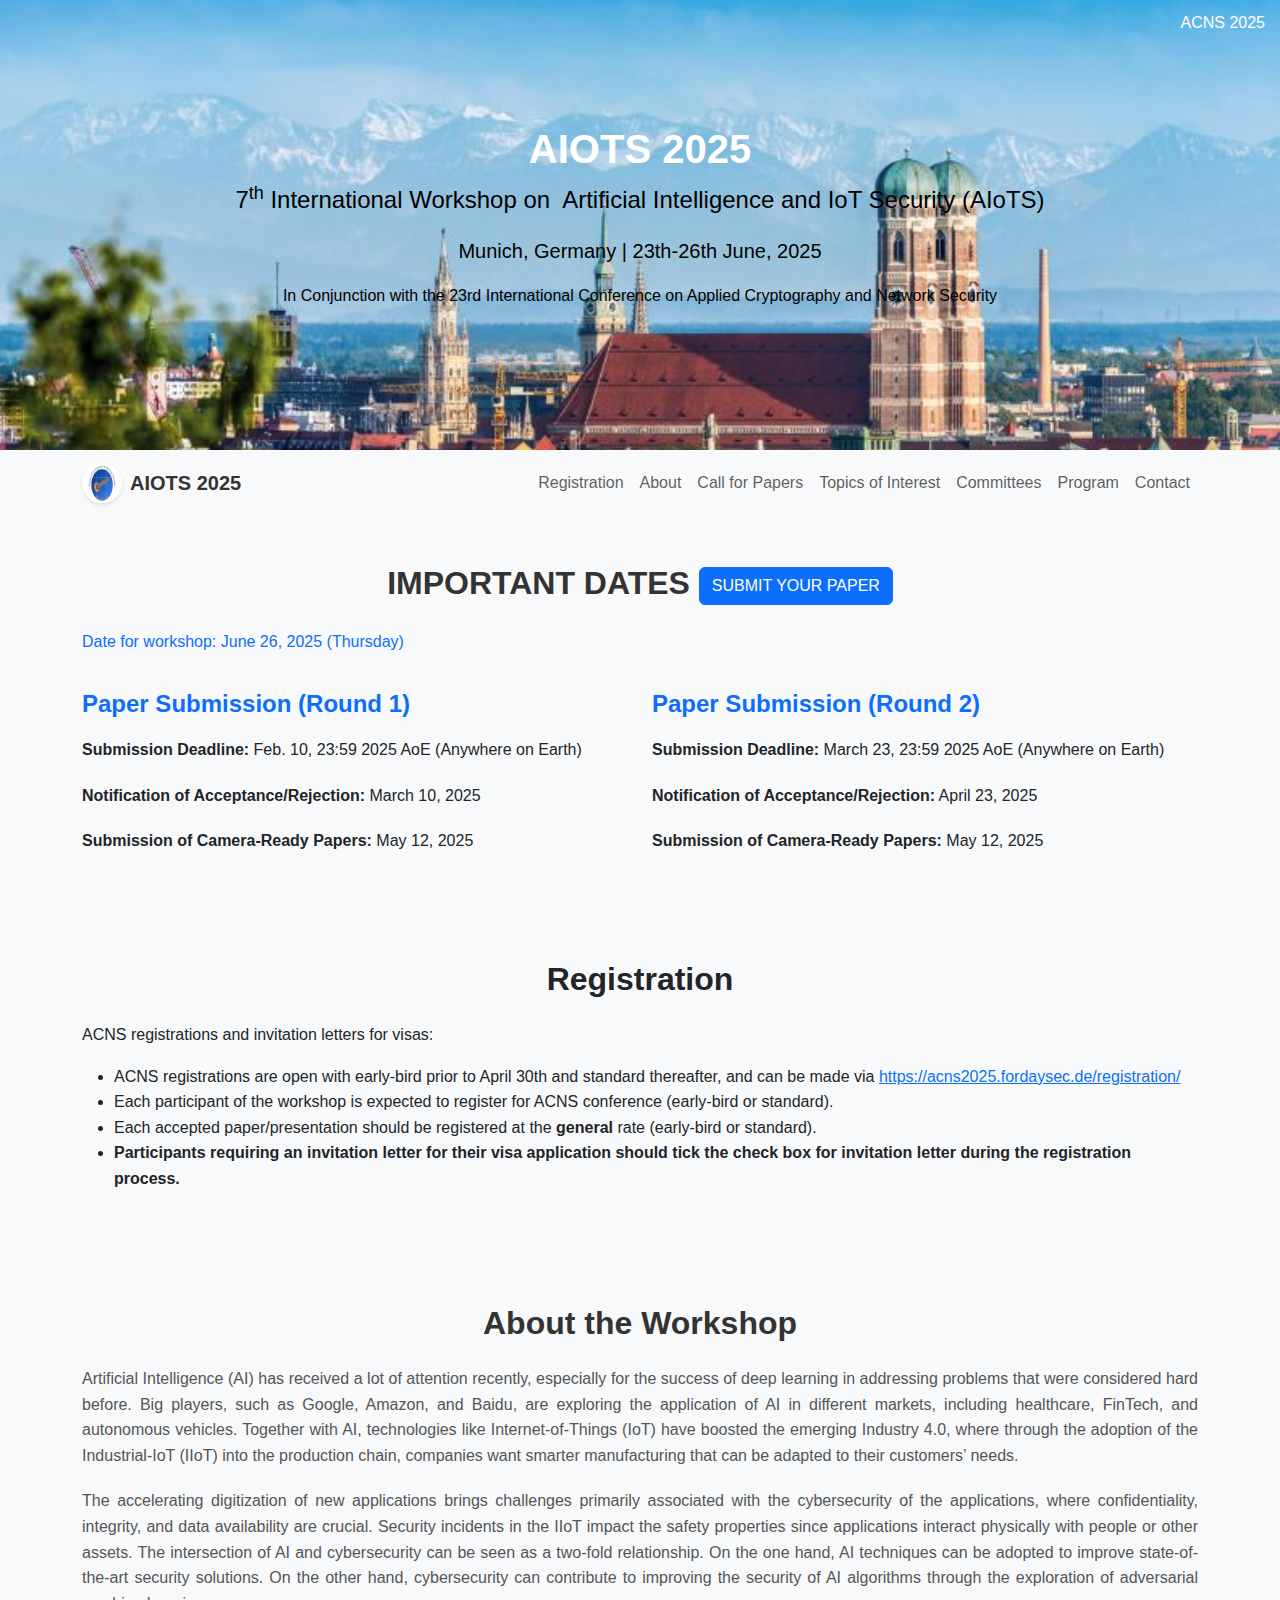
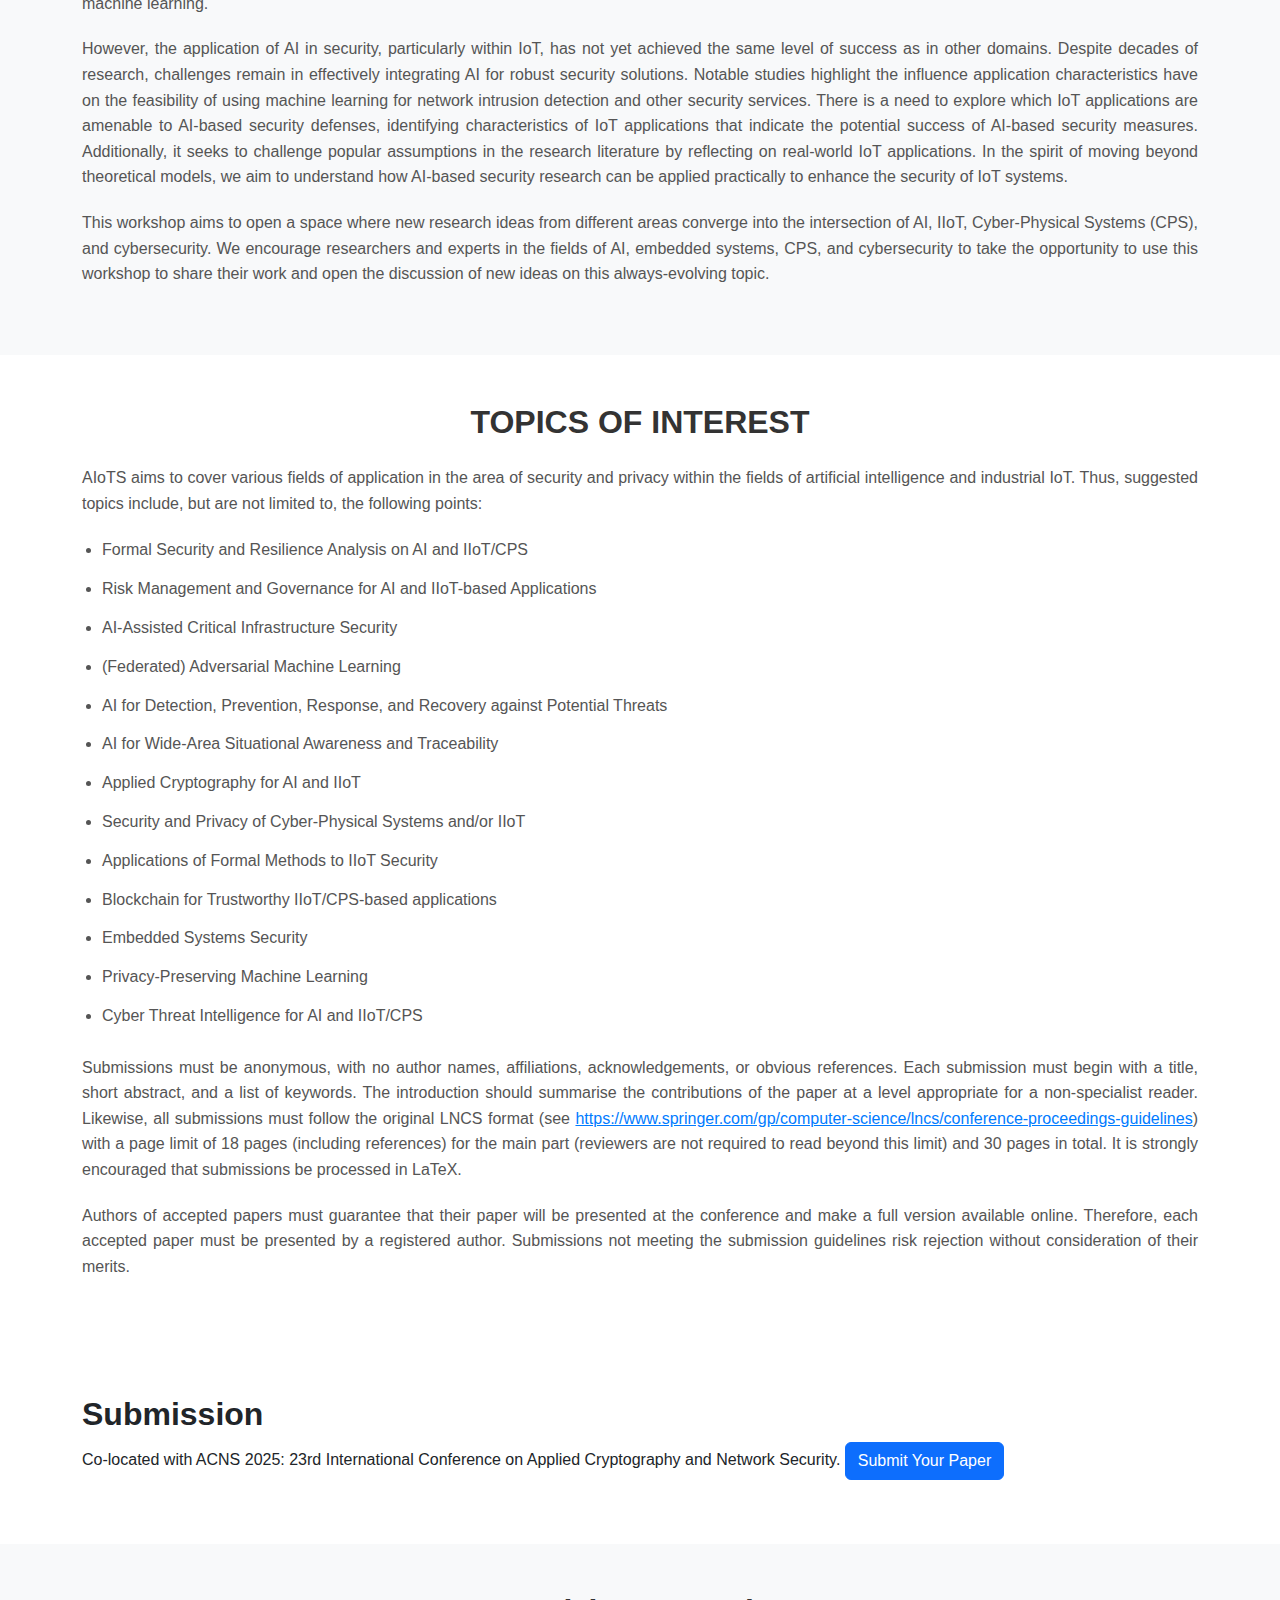
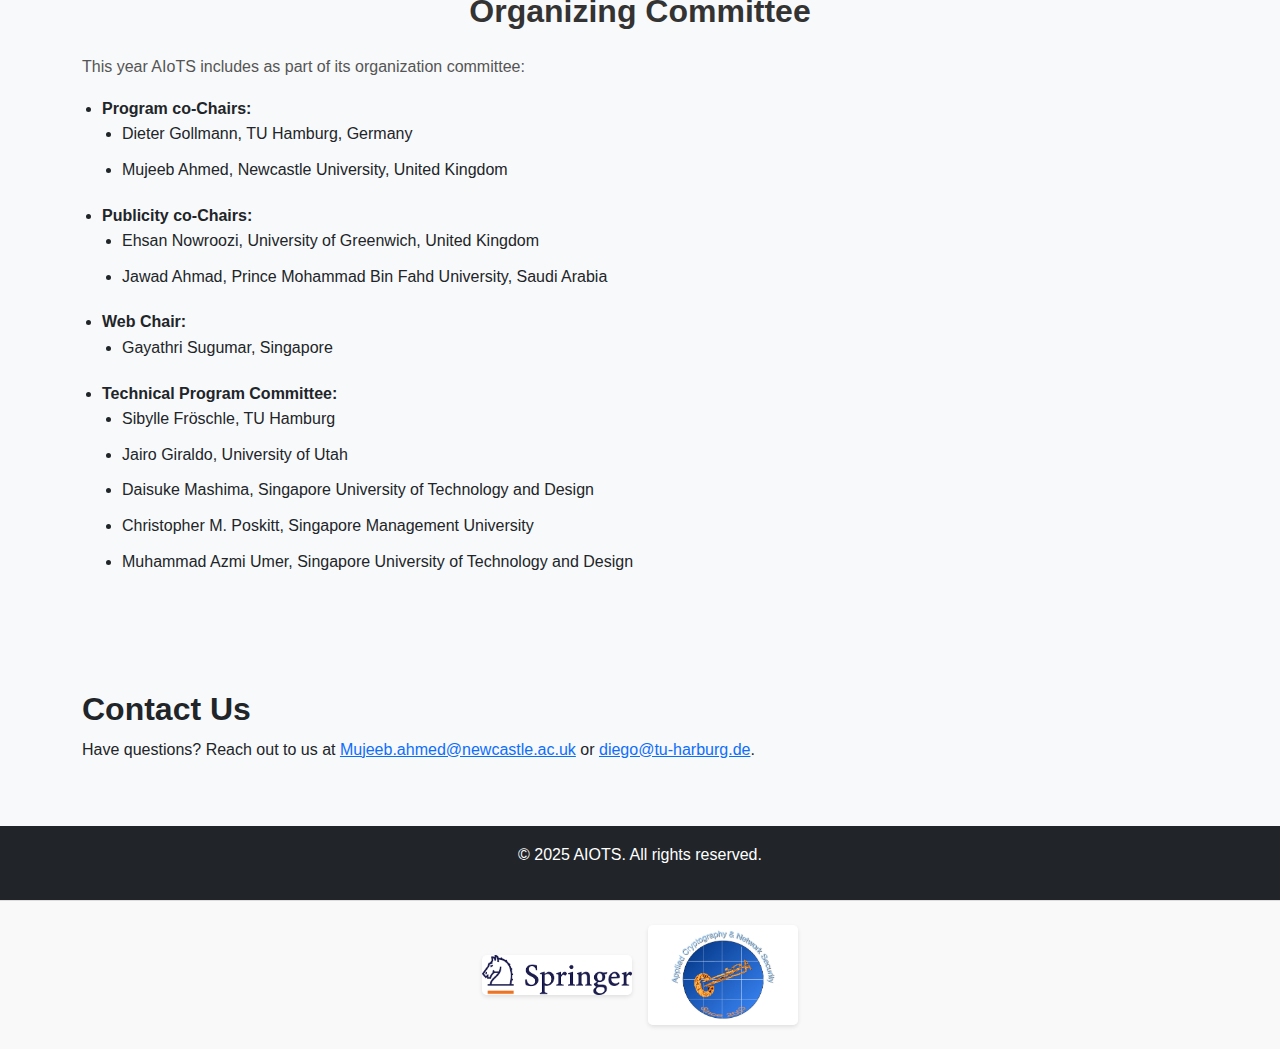
==== index.html @ 39d729f5 "Update index.html" ====
<!DOCTYPE html>
<html lang="en">
<head>
    <meta charset="UTF-8">
    <meta name="viewport" content="width=device-width, initial-scale=1.0">
    <title>AIOTS 2025</title>
    <link href="https://cdn.jsdelivr.net/npm/bootstrap@5.3.0/dist/css/bootstrap.min.css" rel="stylesheet">
    <link rel="stylesheet" href="css/style.css">
</head>
<body>
<!-- Header Section -->

<header class="bg-dark text-white text-center py-5" id="home">
        <div class="container">
            <h1>AIOTS 2025</h1>
            <p class="lead" style="font-size: 1.5em"><font color="black">7</font><sup><font color="black">th</font></sup> <font color="black"> <b> International Workshop on  Artificial Intelligence and IoT Security (AIoTS)</b></font></p>
            <p class="lead"> <font color="black"> Munich, Germany | 23th-26th June, 2025 </font> </p>
            <p class="text-white" style="font-size: 1em; margin-top: 5px;"><font color="black"> In Conjunction with the 23rd International Conference on Applied Cryptography and Network Security </font></p>
        </div>
        <div class="header-right" style="position: absolute; top: 10px; right: 15px; text-align: right;">

        <p class="header-small" style="margin: 0; font-size: 1rem;">
            <a href="https://acns2025.fordaysec.de/" target="_blank" style="color: #fff; text-decoration: none;">
                ACNS 2025
            </a>
        </p>
        
    </div>
</header>

   

    <!-- Navigation -->
   
<nav class="navbar navbar-expand-lg navbar-light bg-light sticky-top">
    <div class="container">
        <!-- Logo and Brand Name -->
        <a class="navbar-brand d-flex align-items-center" href="#home">
            <img src="images/logo.jpg" alt="AIOTS Logo" width="40" height="40" class="me-2">
            <span>AIOTS 2025</span>
        </a>
        <!-- Mobile Menu Toggle -->
        <button class="navbar-toggler" type="button" data-bs-toggle="collapse" data-bs-target="#navbarNav">
            <span class="navbar-toggler-icon"></span>
        </button>
        <!-- Navigation Links -->
        <div class="collapse navbar-collapse" id="navbarNav">
            <ul class="navbar-nav ms-auto">
                <li class="nav-item"><a class="nav-link" href="#about">Registration</a></li>
                <li class="nav-item"><a class="nav-link" href="#about">About</a></li>
                <li class="nav-item"><a class="nav-link" href="#cfp">Call for Papers</a></li
                <li class="nav-item"><a class="nav-link" href="#topics">Topics of Interest</a></li
                <li class="nav-item"><a class="nav-link" href="#committees">Committees</a></li>
                <li class="nav-item"><a class="nav-link" href="#program">Program</a></li>
                <li class="nav-item"><a class="nav-link" href="#contact">Contact</a></li>
            </ul>
        </div>
    </div>
</nav>
    <!-- Important Dates Section -->
<section id="important-dates" class="py-5">
    <div class="container">
        <h2 class="text-center mb-4">Important Dates <a href="https://easychair.org/conferences/?conf=aiots2025" class="btn btn-primary">Submit Your Paper</a> </h2>
      <p class="text-primary">
         Date for workshop: June 26, 2025 (Thursday) </p>
        
        <div class="row justify-content-center">
            <!-- Paper Submission Dates -->
            <div class="col-md-6">
                <h4 class="text-primary">Paper Submission (Round 1)</h4>
                <ul class="list-group list-group-flush">
                    <li class="list-group-item bg-transparent">
                        <strong>Submission Deadline:</strong> Feb. 10, 23:59 2025 AoE (Anywhere on Earth)
                    </li>
                    <li class="list-group-item bg-transparent">
                        <strong>Notification of Acceptance/Rejection:</strong> March 10, 2025
                    </li>
                    <li class="list-group-item bg-transparent">
                        <strong>Submission of Camera-Ready Papers:</strong> May 12, 2025
                    </li>
                </ul>
            </div>
            
            <!-- Conference Dates -->
            <div class="col-md-6">
                <h4 class="text-primary">Paper Submission (Round 2)</h4>
                <ul class="list-group list-group-flush">
                    <li class="list-group-item bg-transparent">
                        <strong>Submission Deadline:</strong> March 23, 23:59 2025 AoE (Anywhere on Earth)
                    </li>
                    <li class="list-group-item bg-transparent">
                        <strong>Notification of Acceptance/Rejection:</strong> April 23, 2025
                    </li>
                    <li class="list-group-item bg-transparent">
                        <strong>Submission of Camera-Ready Papers:</strong> May 12, 2025
                    </li>
                </ul>
            </div>
        </div>
    </div>
</section>

 <!-- Registration -->
<section id="registration" class="py-5 bg-light">
    <div class="container">
        <h2 class="text-center mb-4">Registration</h2>
        <p class="text-justify">
            ACNS registrations and invitation letters for visas:
        </p>
        <ul>
            <li> ACNS registrations are open with early-bird prior to April 30th and standard thereafter, and can be made via
<a href="https://acns2025.fordaysec.de/registration/">https://acns2025.fordaysec.de/registration/</a> </li>
            <li>Each participant of the workshop is expected to register for ACNS conference (early-bird or standard).</li>
            <li>Each accepted paper/presentation should be registered at the <strong>general</strong> rate (early-bird or standard).</li>
            <li><strong>Participants requiring an invitation letter for their visa application should tick the check box for invitation letter during the registration process.</strong></li>
        </ul>
    </div>
</section>
    

    <!-- About the Conference Section -->
<section id="about" class="py-5 bg-light">
    <div class="container">
        <h2 class="text-center mb-4">About the Workshop</h2>
        <p class="text-justify">
            Artificial Intelligence (AI) has received a lot of attention recently, especially for the success of deep learning in addressing problems that were considered hard before. Big players, such as Google, Amazon, and Baidu, are exploring the application of AI in different markets, including healthcare, FinTech, and autonomous vehicles. Together with AI, technologies like Internet-of-Things (IoT) have boosted the emerging Industry 4.0, where through the adoption of the Industrial-IoT (IIoT) into the production chain, companies want smarter manufacturing that can be adapted to their customers’ needs.
        </p>
        <p class="text-justify">
            The accelerating digitization of new applications brings challenges primarily associated with the cybersecurity of the applications, where confidentiality, integrity, and data availability are crucial. Security incidents in the IIoT impact the safety properties since applications interact physically with people or other assets. The intersection of AI and cybersecurity can be seen as a two-fold relationship. On the one hand, AI techniques can be adopted to improve state-of-the-art security solutions. On the other hand, cybersecurity can contribute to improving the security of AI algorithms through the exploration of adversarial machine learning.
        </p>
        <p class="text-justify">
            However, the application of AI in security, particularly within IoT, has not yet achieved the same level of success as in other domains. Despite decades of research, challenges remain in effectively integrating AI for robust security solutions. Notable studies highlight the influence application characteristics have on the feasibility of using machine learning for network intrusion detection and other security services. There is a need to explore which IoT applications are amenable to AI-based security defenses, identifying characteristics of IoT applications that indicate the potential success of AI-based security measures. Additionally, it seeks to challenge popular assumptions in the research literature by reflecting on real-world IoT applications. In the spirit of moving beyond theoretical models, we aim to understand how AI-based security research can be applied practically to enhance the security of IoT systems.
        </p>
        <p class="text-justify">
            This workshop aims to open a space where new research ideas from different areas converge into the intersection of AI, IIoT, Cyber-Physical Systems (CPS), and cybersecurity. We encourage researchers and experts in the fields of AI, embedded systems, CPS, and cybersecurity to take the opportunity to use this workshop to share their work and open the discussion of new ideas on this always-evolving topic.
        </p>
    </div>
</section>


<!-- Topics of Interest Section -->
<section id="topics" class="py-5">
    <div class="container">
        <h2 class="text-center mb-4">Topics of Interest</h2>
        <p>
            AIoTS aims to cover various fields of application in the area of security and privacy within the fields of artificial intelligence and industrial IoT. Thus, suggested topics include, but are not limited to, the following points:
        </p>
        <ul>
            <li>Formal Security and Resilience Analysis on AI and IIoT/CPS</li>
            <li>Risk Management and Governance for AI and IIoT-based Applications</li>
            <li>AI-Assisted Critical Infrastructure Security</li>
            <li>(Federated) Adversarial Machine Learning</li>
            <li>AI for Detection, Prevention, Response, and Recovery against Potential Threats</li>
            <li>AI for Wide-Area Situational Awareness and Traceability</li>
            <li>Applied Cryptography for AI and IIoT</li>
            <li>Security and Privacy of Cyber-Physical Systems and/or IIoT</li>
            <li>Applications of Formal Methods to IIoT Security</li>
            <li>Blockchain for Trustworthy IIoT/CPS-based applications</li>
            <li>Embedded Systems Security</li>
            <li>Privacy-Preserving Machine Learning</li>
            <li>Cyber Threat Intelligence for AI and IIoT/CPS</li>
        </ul>
        <p class="submission-guidelines mt-4">
            Submissions must be anonymous, with no author names, affiliations, acknowledgements, or obvious references. 
            Each submission must begin with a title, short abstract, and a list of keywords. 
            The introduction should summarise the contributions of the paper at a level appropriate for a non-specialist reader. 
            Likewise, all submissions must follow the original
            LNCS format (see <a href="https://www.springer.com/gp/computer-science/lncs/conference-proceedings-guidelines">https://www.springer.com/gp/computer-science/lncs/conference-proceedings-guidelines</a>) with a page limit of 18 pages (including references) for the main part (reviewers are not required to read beyond this limit) and 30 pages in total. It is strongly encouraged that submissions be processed in LaTeX.
        </p>
        <p class="submission-guidelines">
            Authors of accepted papers must guarantee that their paper will be presented at the conference and make a full version available online. Therefore, each accepted paper must be presented by a registered author. Submissions not meeting the submission guidelines risk rejection without consideration of their merits.
        </p>
    </div>
</section>


    <!-- Call for Papers Section -->
    <section id="cfp" class="py-5">
        <div class="container">
            <h2>Submission</h2>
            <p>Co-located with ACNS 2025: 23rd International Conference on Applied Cryptography and Network Security.
            <a href="https://easychair.org/conferences/?conf=aiots2025" class="btn btn-primary">Submit Your Paper</a>
        </div>
    </section>

    
    <!-- Organizing Committee Section -->
<section id="committee" class="py-5 bg-light">
    <div class="container">
        <h2 class="text-center mb-4">Organizing Committee</h2>
        <p>
            This year AIoTS includes as part of its organization committee:
        </p>
        <ul>
            <li>
                <strong>Program co-Chairs:</strong>
                <ul>
                    <li>Dieter Gollmann, TU Hamburg, Germany</li>
                    <li>Mujeeb Ahmed, Newcastle University, United Kingdom </li>
                </ul>
            </li>
            <li>
                <strong>Publicity co-Chairs:</strong>
                <ul>
                    <li>Ehsan Nowroozi, University of Greenwich, United Kingdom </li>
                    
                    <li>Jawad Ahmad, Prince Mohammad Bin Fahd University, Saudi Arabia </li>
                </ul>
            </li>
            <li>
                <strong>Web Chair:</strong>
                <ul>
                    <li>Gayathri Sugumar, Singapore</li>
                </ul>
            </li>
            <li>
                <strong>Technical Program Committee:</strong>
                <ul>
                <! --     Magnus Almgren, Chalmers University of Technology -->
                        <! --    Sandro Etalle, TU Eindhoven   -->
        <li>    Sibylle Fröschle, TU Hamburg  </li>
            <! --    Luis Garcia, UofUtah   -->
           <! --     Amrita Ghosal, University of Limerick   -->
      <li>     Jairo Giraldo, University of Utah  </li>
          <! --     Shiyan Hu, University of Southampton    -->
         <! --     Subhash Lakshminarayana, University of Warwick  -->
           <! --     Eleonora Losiouk, University of Padua   -->
           <! --     Rajib Ranjan Maiti, BITS-Pilani, Hyderabad   -->
      <li>      Daisuke Mashima, Singapore University of Technology and Design  </li>
          <! --       Federica Pascucci, Università degli Studi Roma Tre   -->
     <li>         Christopher M. Poskitt, Singapore Management University   </li>
            <! --     Neetesh Saxena, Cardiff University, UK    -->
      <li>      Muhammad Azmi Umer, Singapore University of Technology and Design  </li>

            </ul>
        </li>
    </ul>

      
    </div>
</section>
    

    <!-- Contact Section -->
    <section id="contact" class="py-5 bg-light">
        <div class="container">
            <h2>Contact Us</h2>
            <p>Have questions? Reach out to us at <a href="mailto:Mujeeb.ahmed@newcastle.ac.uk">Mujeeb.ahmed@newcastle.ac.uk</a> or <a href="mailto:diego@tu-harburg.de">diego@tu-harburg.de</a>.</p>
        </div>
    </section>

    <!-- Footer -->
    <footer class="bg-dark text-white text-center py-3">
        <p>&copy; 2025 AIOTS. All rights reserved.</p>
    </footer>

    <script src="https://cdn.jsdelivr.net/npm/bootstrap@5.3.0/dist/js/bootstrap.bundle.min.js"></script>
</body>
</html>
<!-- Footer Images Section -->
<section id="footer-images" class="py-4">
    <div class="container d-flex justify-content-center align-items-center">
        <!-- First Image -->
        <a href="https://link.springer.com/conference/acns" target="_blank" class="me-3">
            <img src="images/footer1.png" alt="Image 1" class="img-fluid" style="width: 150px; height: auto;">
        </a>
        <!-- Second Image -->
        <a href="https://example.com" target="_blank">  
          <img src="images/ACNS_logo.png" alt="Image 2" class="img-fluid" style="width: 150px; height: auto;"> 
        </a>
    </div>
</section>
---- css/style.css ----
body {
    font-family: Arial, sans-serif;
    line-height: 1.6;
}
.banner-header {
    background: url('../images/munich_1.jpg') no-repeat center center/cover;
    
    height: 60vh; /* Adjust the height of the banner */
    display: flex;
    align-items: center;
    justify-content: center;
    text-align: center;
    position: relative;
    color: white;
}

.banner-header::before {
    content: '';
    position: absolute;
    top: 0;
    left: 0;
    width: 100%;
    height: 100%;
    background: rgba(0, 0, 0, 0.5); /* Adds a dark overlay for better text visibility */
    z-index: 1;
}

.banner-header .container {
    position: relative;
    z-index: 2;
}
/* Copyright Text Styling */
.banner-header::after {
    content: "© jotily/stock.adobe.com"; /* Copyright text */
    position: absolute;
    bottom: 10px; /* Position near the bottom */
    right: 15px; /* Slightly away from the right edge */
    font-size: 0.75rem; /* Small font size */
    color: #fff; /* White color for visibility */
    background-color: rgba(0, 0, 0, 0.5); /* Semi-transparent background */
    padding: 2px 8px; /* Padding for better visibility */
    border-radius: 5px; /* Rounded edges for aesthetics */
    font-family: Arial, sans-serif; /* Ensure a readable font */
}


header {
    background: url('../images/banner.jpg') no-repeat center center/cover;
    color: white;
    height: 50vh;
    display: flex;
    align-items: center;
    justify-content: center;
    flex-direction: column;
}

h1, h2 {
    font-weight: bold;
}

section {
    padding: 50px 0;
}
.navbar-brand img {
    border-radius: 50%; /* Makes the logo circular */
    box-shadow: 0 2px 4px rgba(0, 0, 0, 0.1); /* Adds a subtle shadow */
}

.navbar-brand span {
    font-weight: bold;
    font-size: 1.25rem; /* Adjust font size */
    color: #333; /* Customize text color */
}
#program-details .list-group-item {
    font-size: 1rem;
    line-height: 1.8;
    padding: 15px 20px;
    border: none;
    border-bottom: 1px solid #ddd;
}

#program-details .list-group-item:last-child {
    border-bottom: none;
}

#program-details h3 {
    font-weight: bold;
    text-transform: uppercase;
    color: #333;
}

#committees .img-fluid {
    border-radius: 50%; /* Makes the images circular */
    box-shadow: 0 2px 4px rgba(0, 0, 0, 0.1); /* Adds a subtle shadow */
}

#committees h4 {
    font-weight: bold;
    color: #333;
}

#committees p.text-muted {
    font-size: 1rem;
    color: #777;
}

#committees .row {
    display: flex;
    justify-content: center;
    align-items: center;
}

#committees .col-md-4 {
    margin-bottom: 30px;
}

#footer-images {
    background-color: #f9f9f9; /* Light background for contrast */
    text-align: center;
    padding: 20px 0;
    border-top: 1px solid #ddd; /* Optional border for separation */
}

#footer-images a {
    transition: transform 0.3s ease;
}

#footer-images a:hover {
    transform: scale(1.05); /* Slight zoom effect on hover */
}

#footer-images img {
    max-width: 100%;
    height: auto;
    box-shadow: 0 2px 4px rgba(0, 0, 0, 0.1); /* Subtle shadow for depth */
    border-radius: 5px; /* Optional rounded corners */
}
#about {
    background-color: #f9f9f9; /* Light background for contrast */
    padding: 50px 0;
}

#about h2 {
    font-weight: bold;
    color: #333;
}

#about p {
    font-size: 1rem;
    line-height: 1.6; /* Improve readability */
    color: #555;
    text-align: justify; /* Align text for better flow */
    margin-bottom: 20px;
}
/* Topics Section Styles */
#topics {
    background-color: #ffffff; /* White background */
    padding: 50px 20px; /* Space around the section */
}

#topics h2 {
    font-size: 2rem;
    font-weight: bold;
    color: #333; /* Dark text for contrast */
    text-align: center;
    text-transform: uppercase; /* Optional: Uppercase heading */
    margin-bottom: 20px;
}

#topics p {
    font-size: 1rem;
    line-height: 1.6;
    color: #555; /* Neutral gray for text */
    text-align: justify; /* Justifies paragraph text */
    margin-bottom: 20px;
}

#topics ul {
    list-style-type: disc; /* Standard bullet points */
    padding-left: 20px; /* Indentation for list items */
    font-size: 1rem; /* Standard font size */
    line-height: 1.8; /* Improves readability of list items */
    color: #555;
}

#topics ul li {
    margin-bottom: 10px; /* Adds spacing between list items */
}

/* Guidelines Text Styling */
.submission-guidelines {
    font-size: 0.95rem; /* Slightly smaller than the main text */
    line-height: 1.6; /* Space between lines for readability */
    color: #555; /* Neutral gray color for text */
    text-align: justify; /* Justified text alignment */
    margin-top: 20px; /* Adds spacing between paragraphs */
}

.submission-guidelines a {
    color: #007bff; /* Link color (blue) */
    text-decoration: underline; /* Underlined links */
}

.submission-guidelines a:hover {
    color: #0056b3; /* Darker blue on hover */
    text-decoration: none; /* Removes underline on hover */
}
/* Organizing Committee Section */
#committee {
    background-color: #f9f9f9;
    padding: 50px 20px;
}

#committee h2 {
    font-size: 2rem;
    font-weight: bold;
    color: #333;
    text-align: center;
    margin-bottom: 20px;
}

#committee p {
    font-size: 1rem;
    line-height: 1.6;
    color: #555;
    text-align: justify;
}

#committee ul {
    list-style-type: disc;
    padding-left: 20px;
    margin-bottom: 20px;
}

#committee ul li {
    margin-bottom: 10px;
}

#committee h3 {
    font-size: 1.5rem;
    font-weight: bold;
    color: #444;
    margin-top: 30px;
}

#important-dates {
    background-color: #f8f9fa; /* Light background */
    color: #212529; /* Dark text for contrast */
    padding: 40px 0; /* Spacing for the section */
}

#important-dates h2 {
    font-size: 2rem;
    color: #333;
    text-transform: uppercase;
    font-weight: 700;
    margin-bottom: 20px;
}

#important-dates h4 {
    font-size: 1.5rem;
    margin-top: 20px;
    color: #0056b3; /* Primary color for subsection titles */
    font-weight: 600;
}

#important-dates .list-group-item {
    border: none; /* Remove list item borders */
    font-size: 1rem;
    padding: 10px 0; /* Add spacing between items */
}

#important-dates .list-group-item span {
    font-size: 0.9rem; /* Slightly smaller text for time details */
    color: #555; /* Muted color for additional details */
    display: block; /* Place time on a new line */
    margin-top: 5px; /* Spacing from the main date */
}
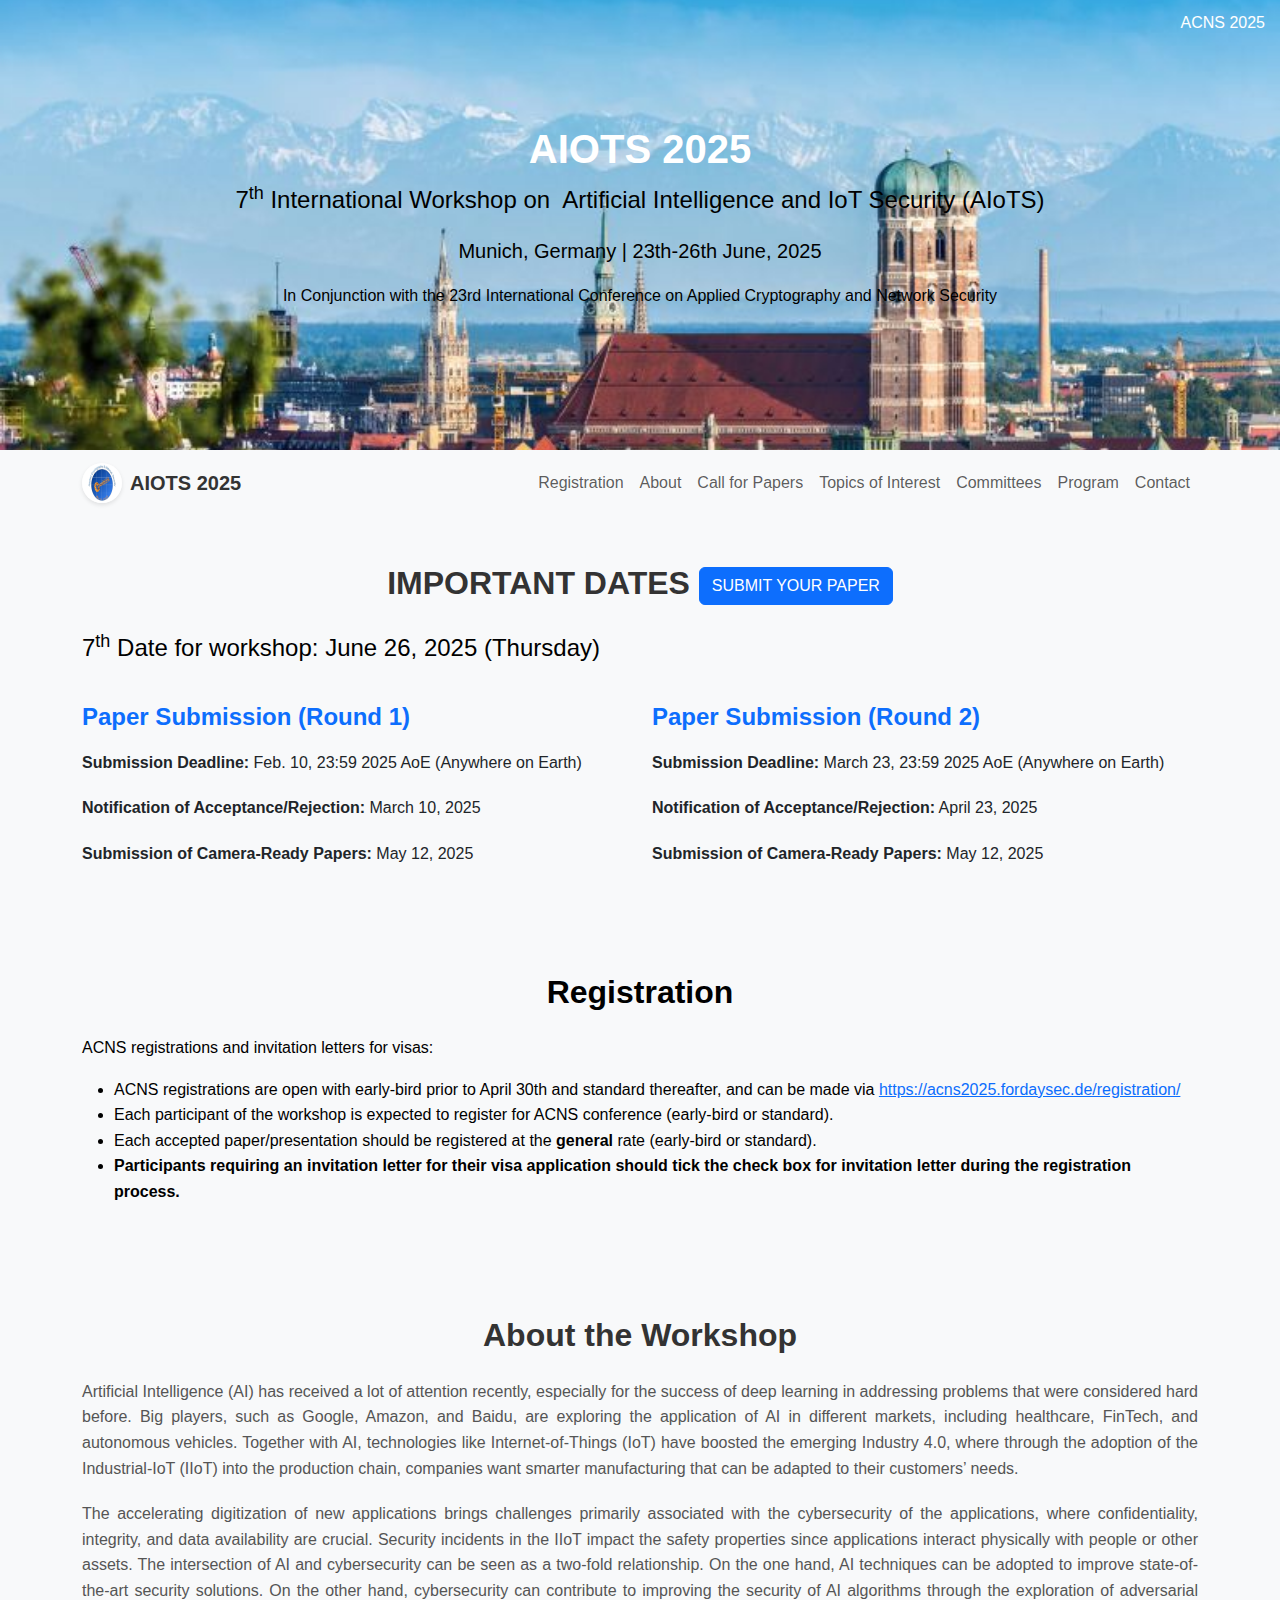
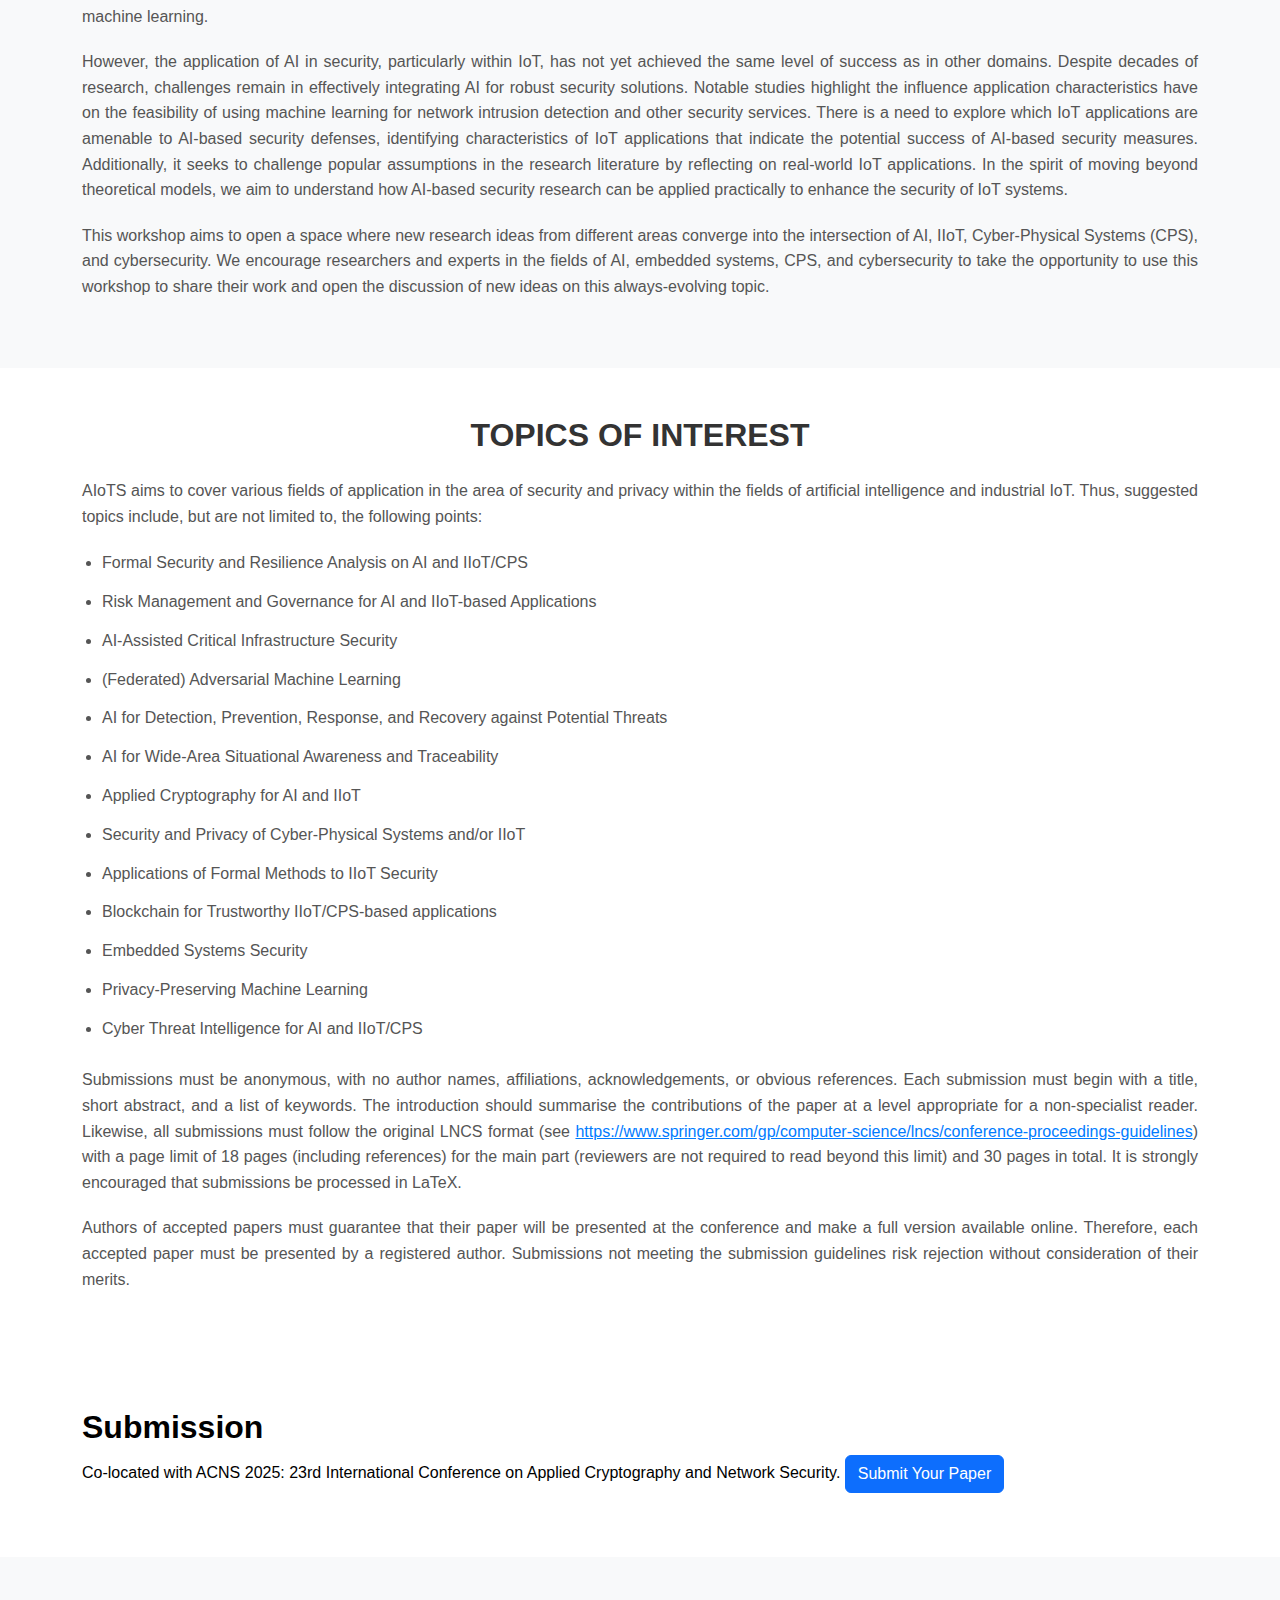
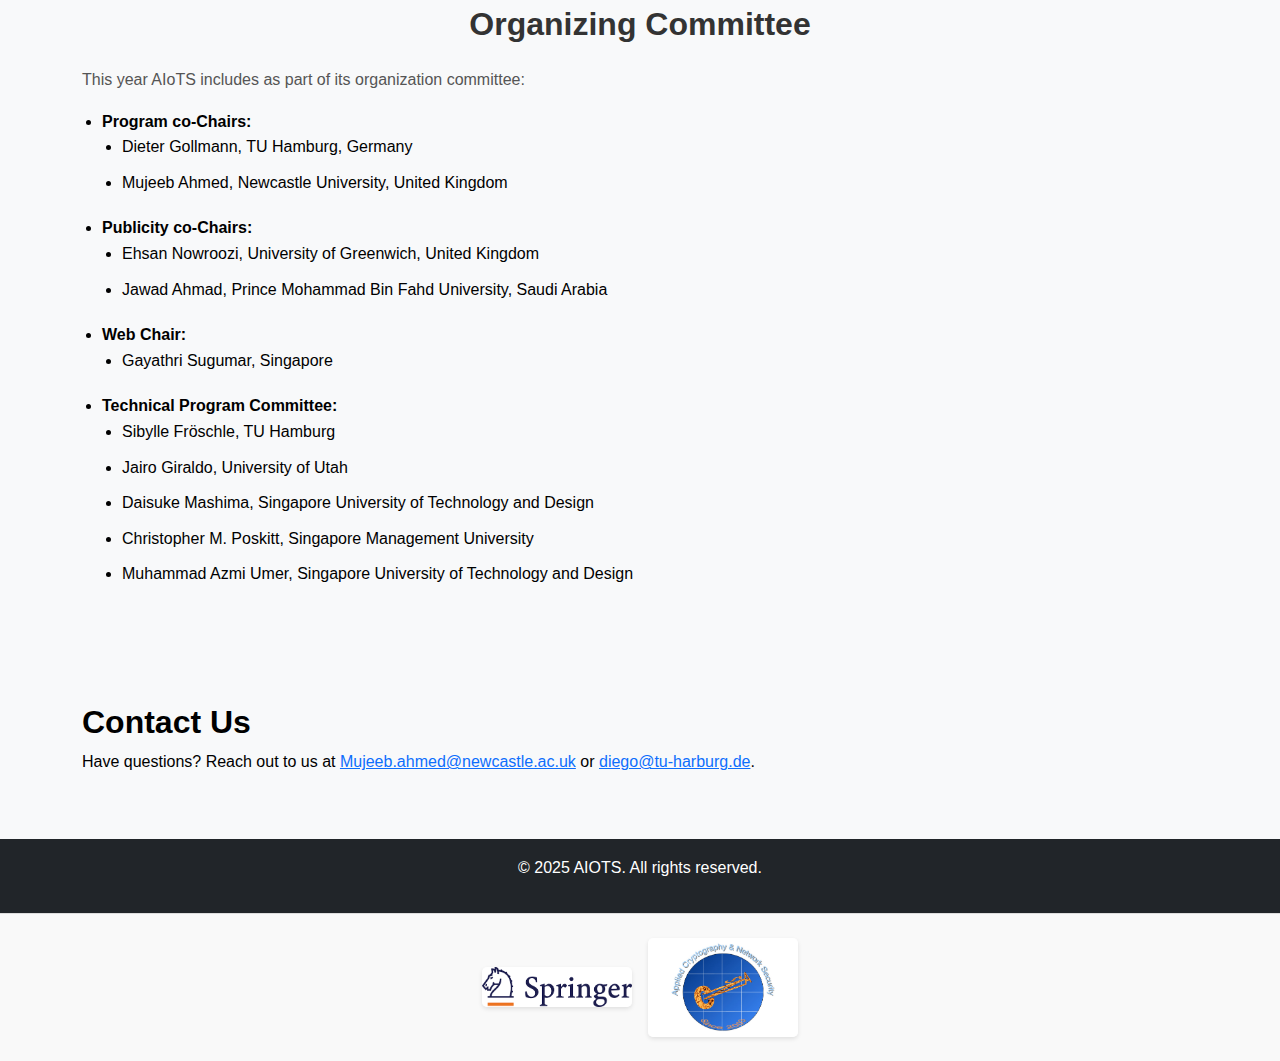
==== commit c7d1876f: "Update index.html" ====
--- a/index.html
+++ b/index.html
@@ -62,8 +62,8 @@
 <section id="important-dates" class="py-5">
     <div class="container">
         <h2 class="text-center mb-4">Important Dates <a href="https://easychair.org/conferences/?conf=aiots2025" class="btn btn-primary">Submit Your Paper</a> </h2>
-      <p class="text-primary">
-         Date for workshop: June 26, 2025 (Thursday) </p>
+      <p class="lead" style="font-size: 1.5em"><font color="black">7</font><sup><font color="black">th</font></sup> <font color="black"> <b>
+         Date for workshop: June 26, 2025 (Thursday) </b><font> </p>
         
         <div class="row justify-content-center">
             <!-- Paper Submission Dates -->
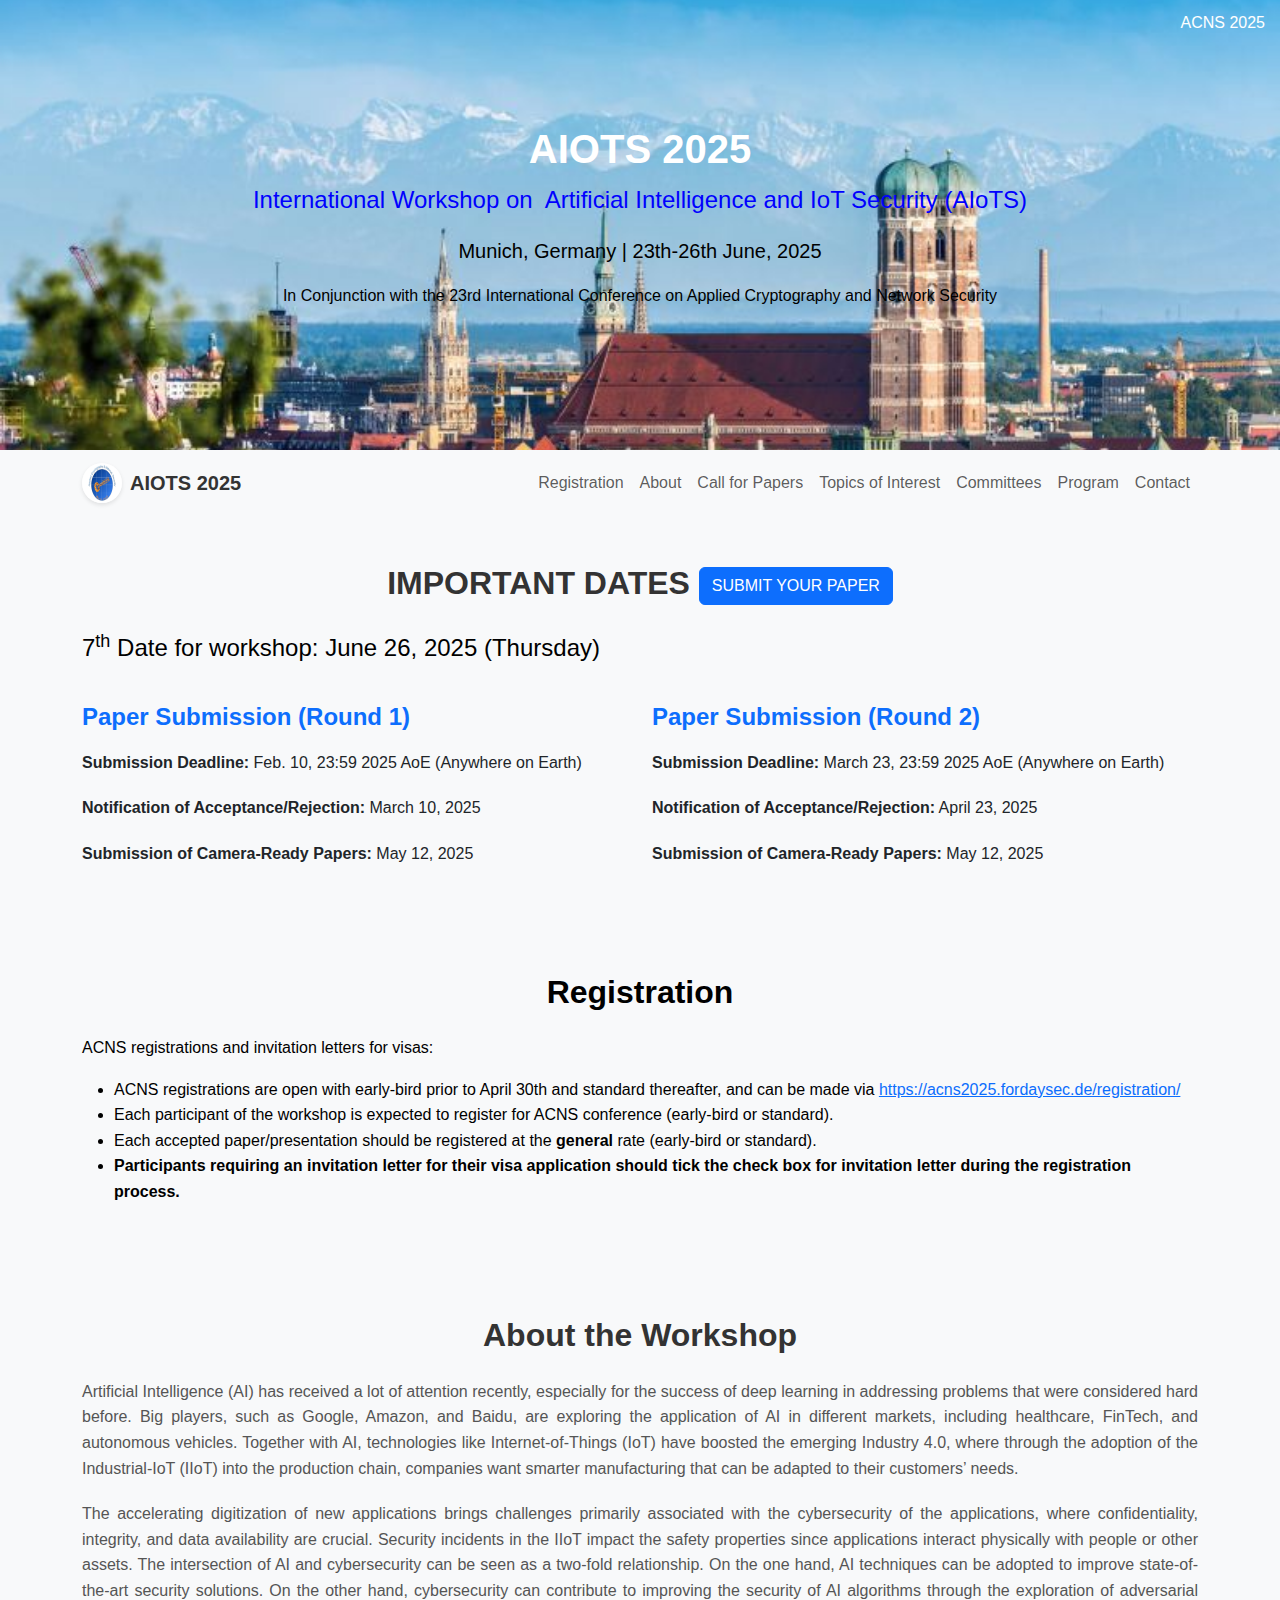
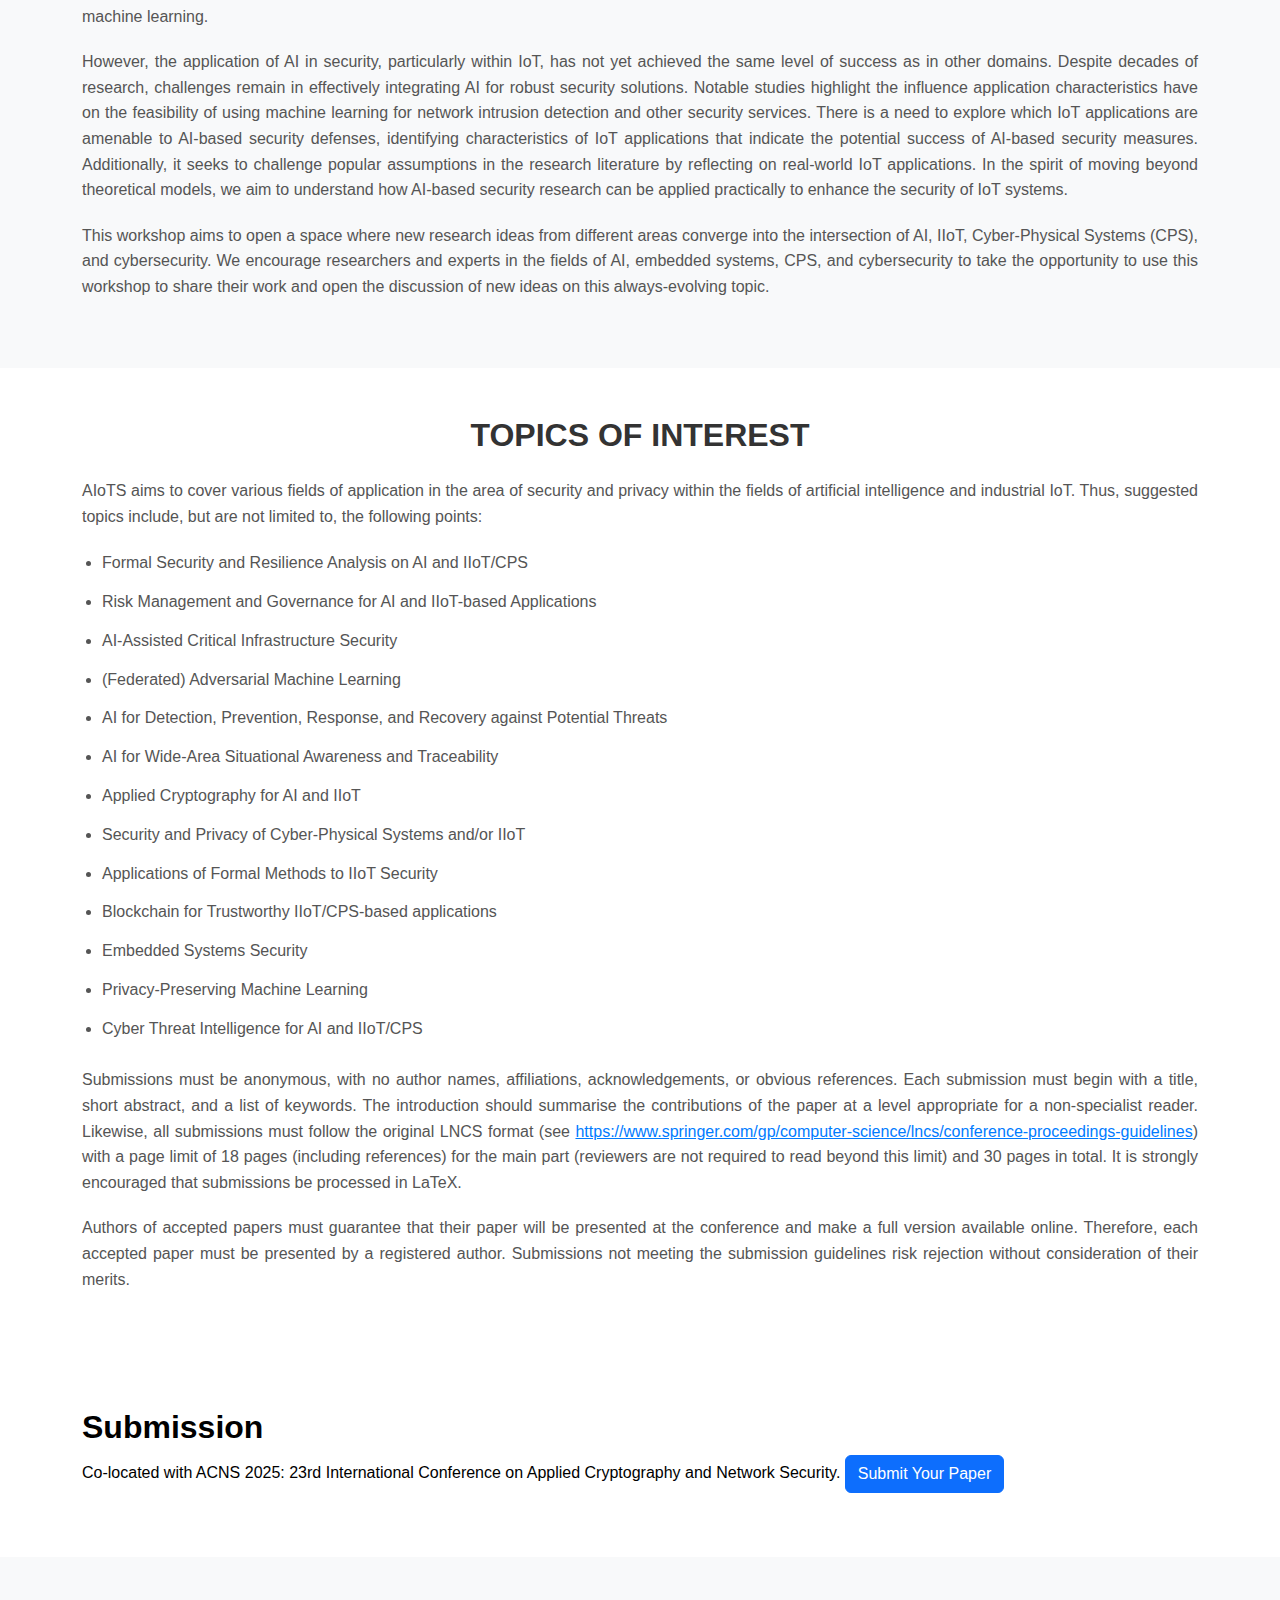
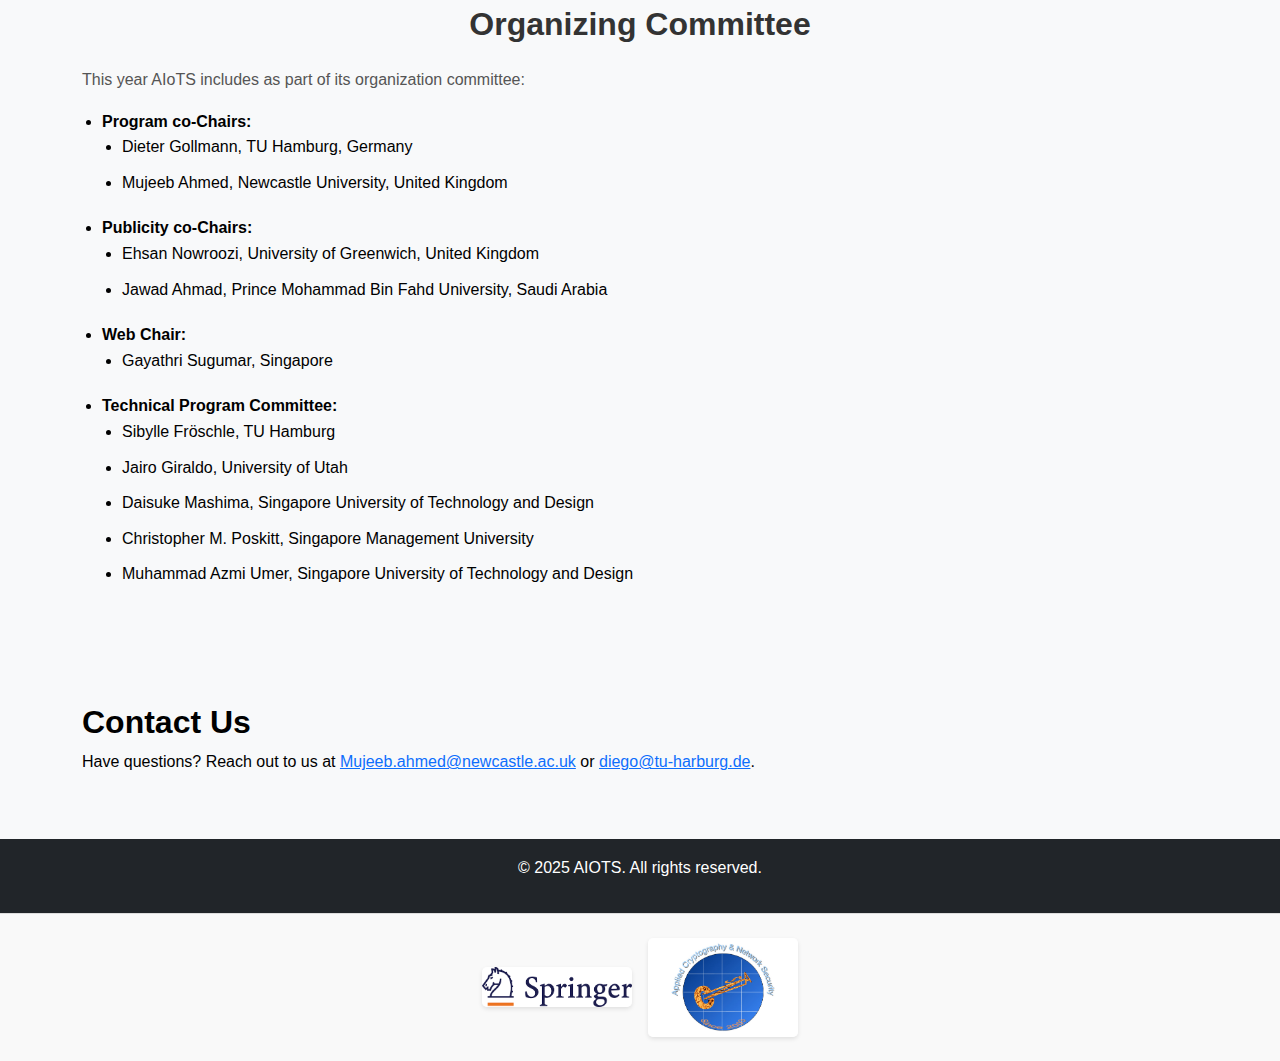
==== commit d3d898fb: "Update index.html" ====
--- a/index.html
+++ b/index.html
@@ -13,7 +13,7 @@
 <header class="bg-dark text-white text-center py-5" id="home">
         <div class="container">
             <h1>AIOTS 2025</h1>
-            <p class="lead" style="font-size: 1.5em"><font color="black">7</font><sup><font color="black">th</font></sup> <font color="black"> <b> International Workshop on  +            <p class="lead" style="font-size: 1.5em"><font color="blue"> <b> International Workshop on   Artificial Intelligence and IoT Security (AIoTS)</b></font></p>
             <p class="lead"> <font color="black"> Munich, Germany | 23th-26th June, 2025 </font> </p>
             <p class="text-white" style="font-size: 1em; margin-top: 5px;"><font color="black"> In Conjunction with the 23rd International Conference on Applied Cryptography and Network Security </font></p>
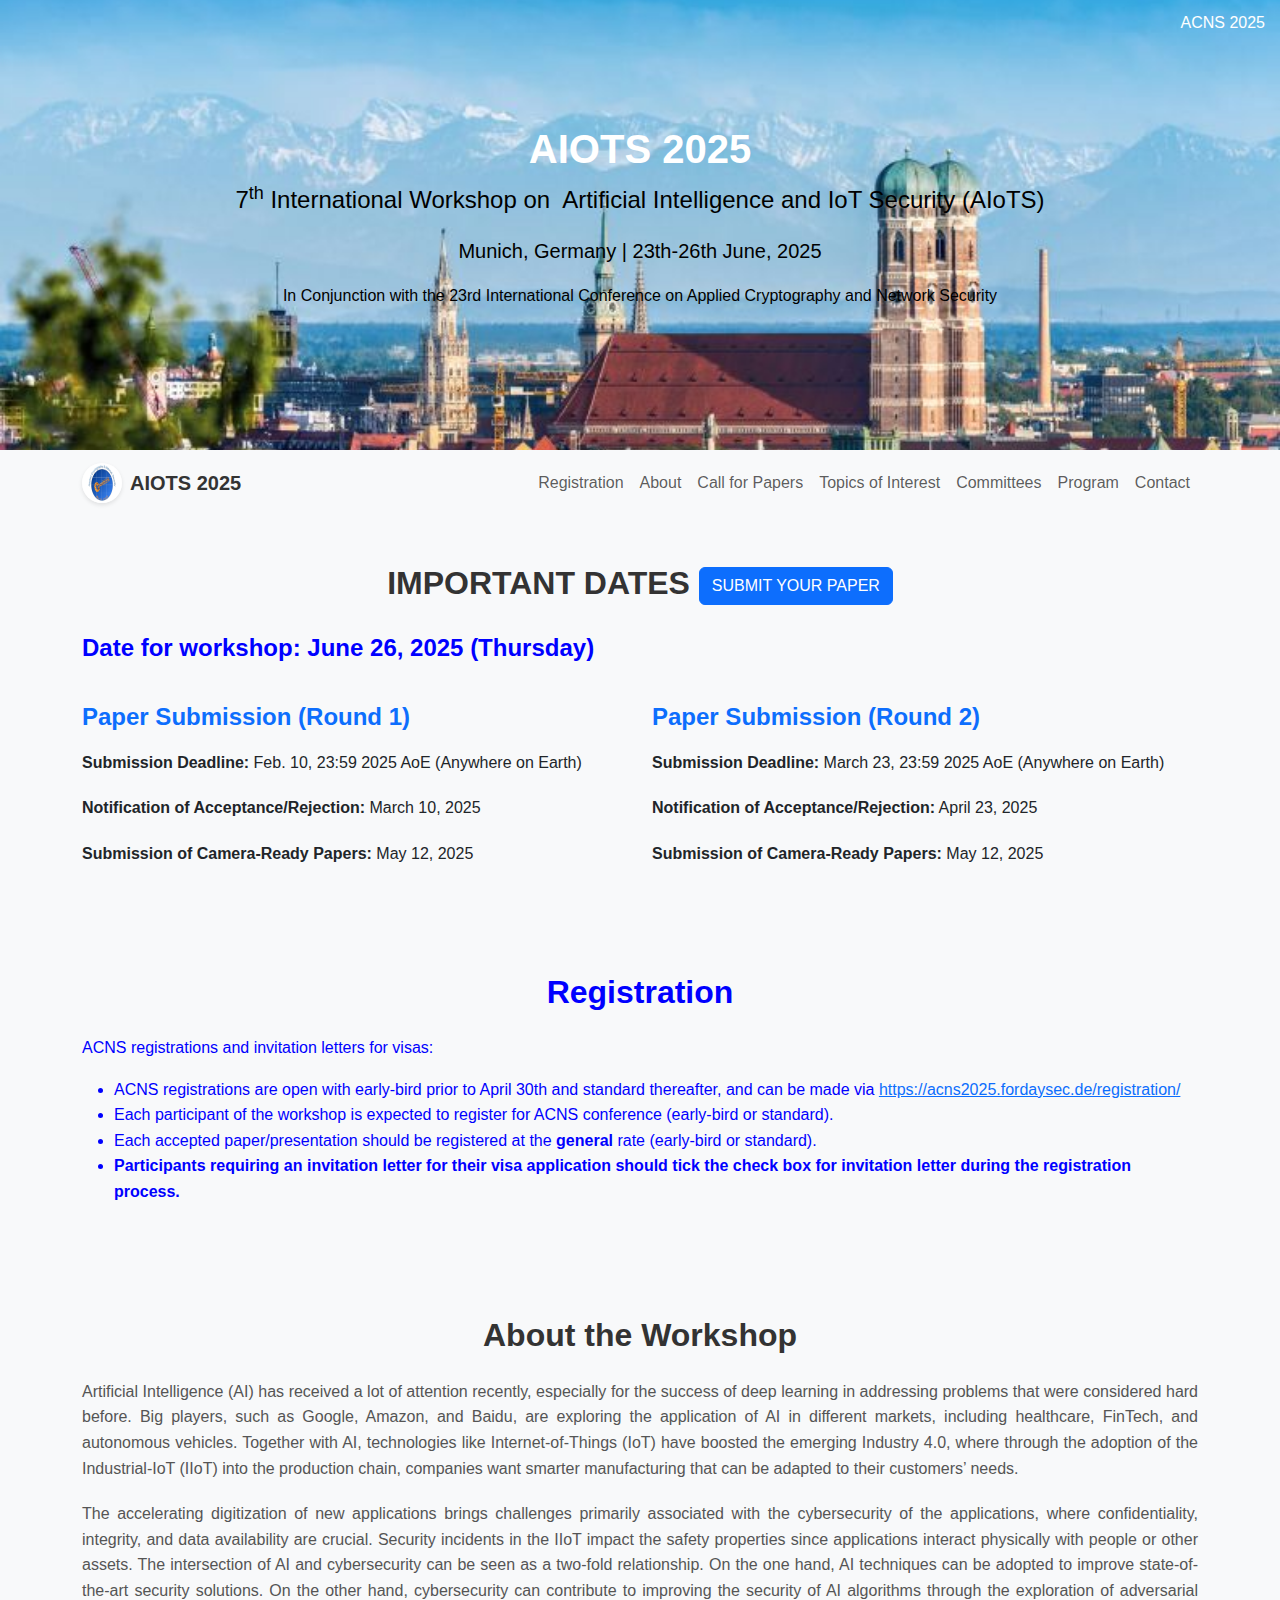
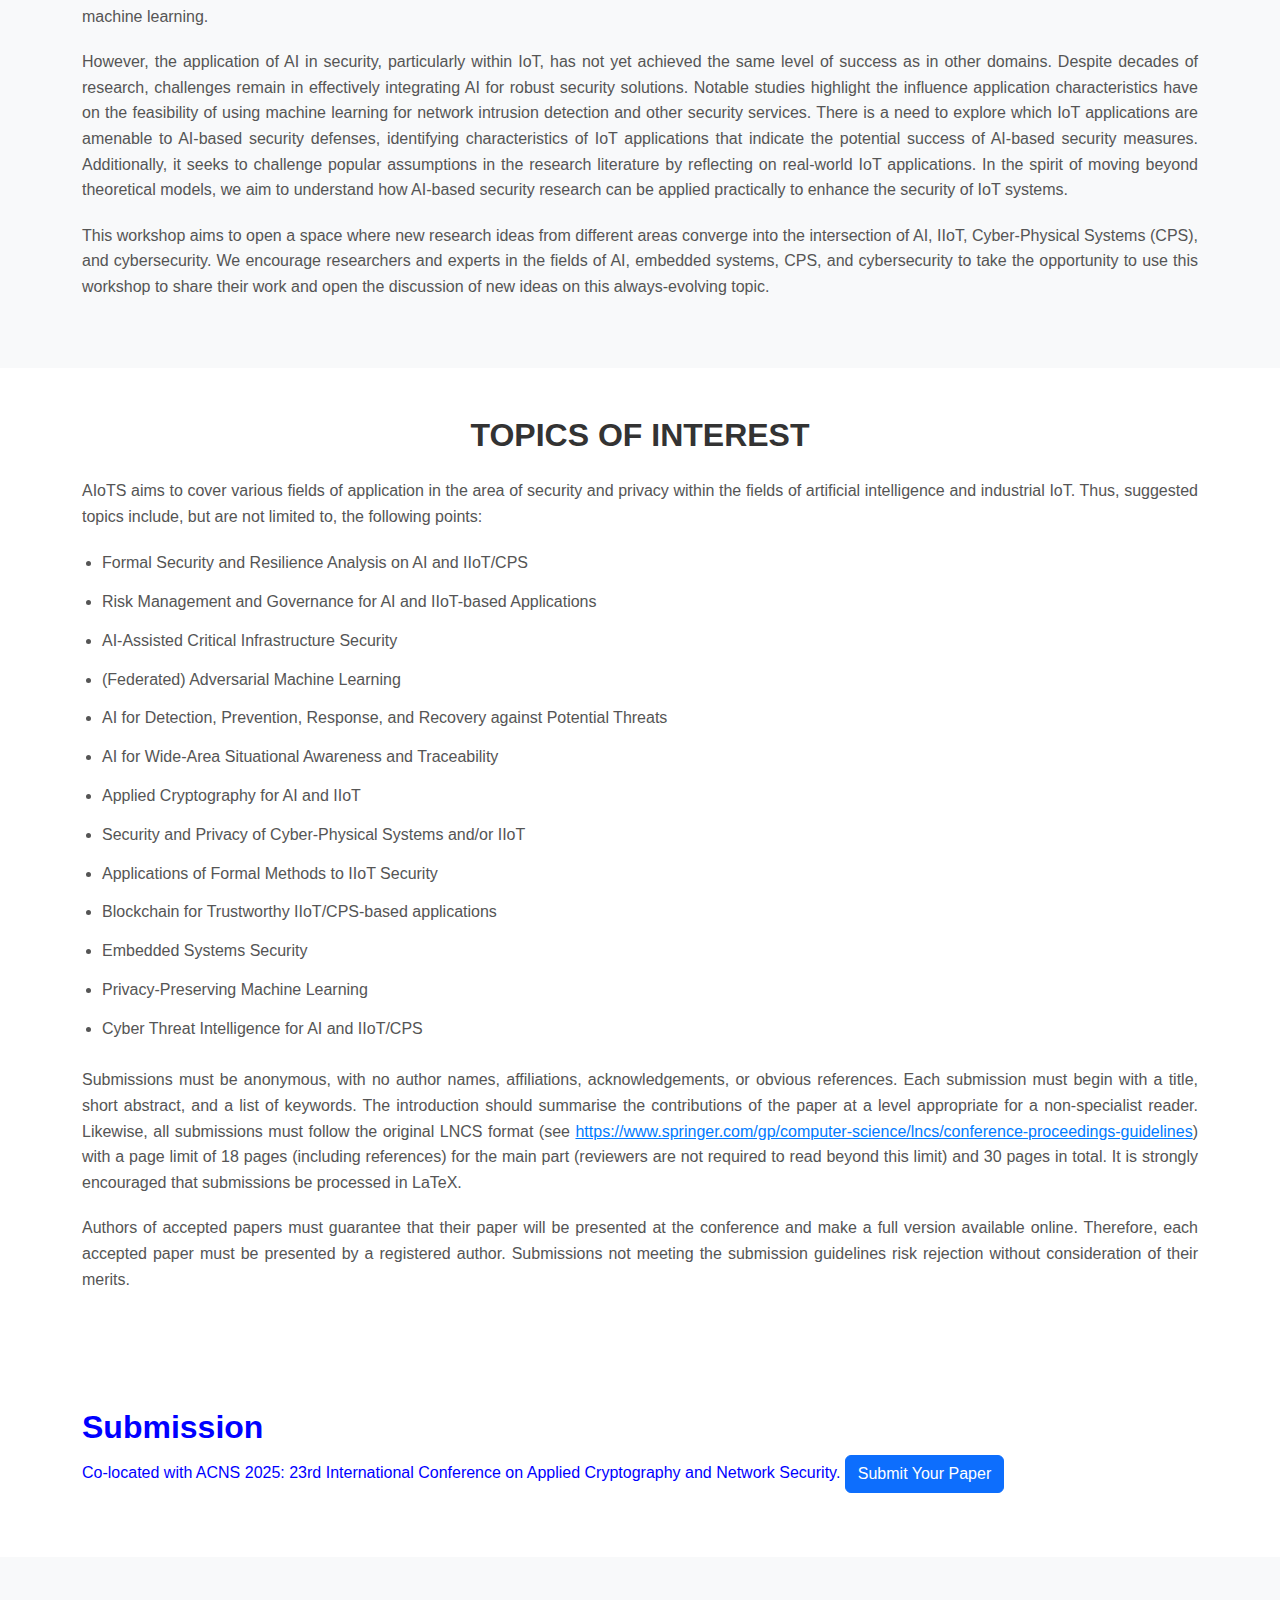
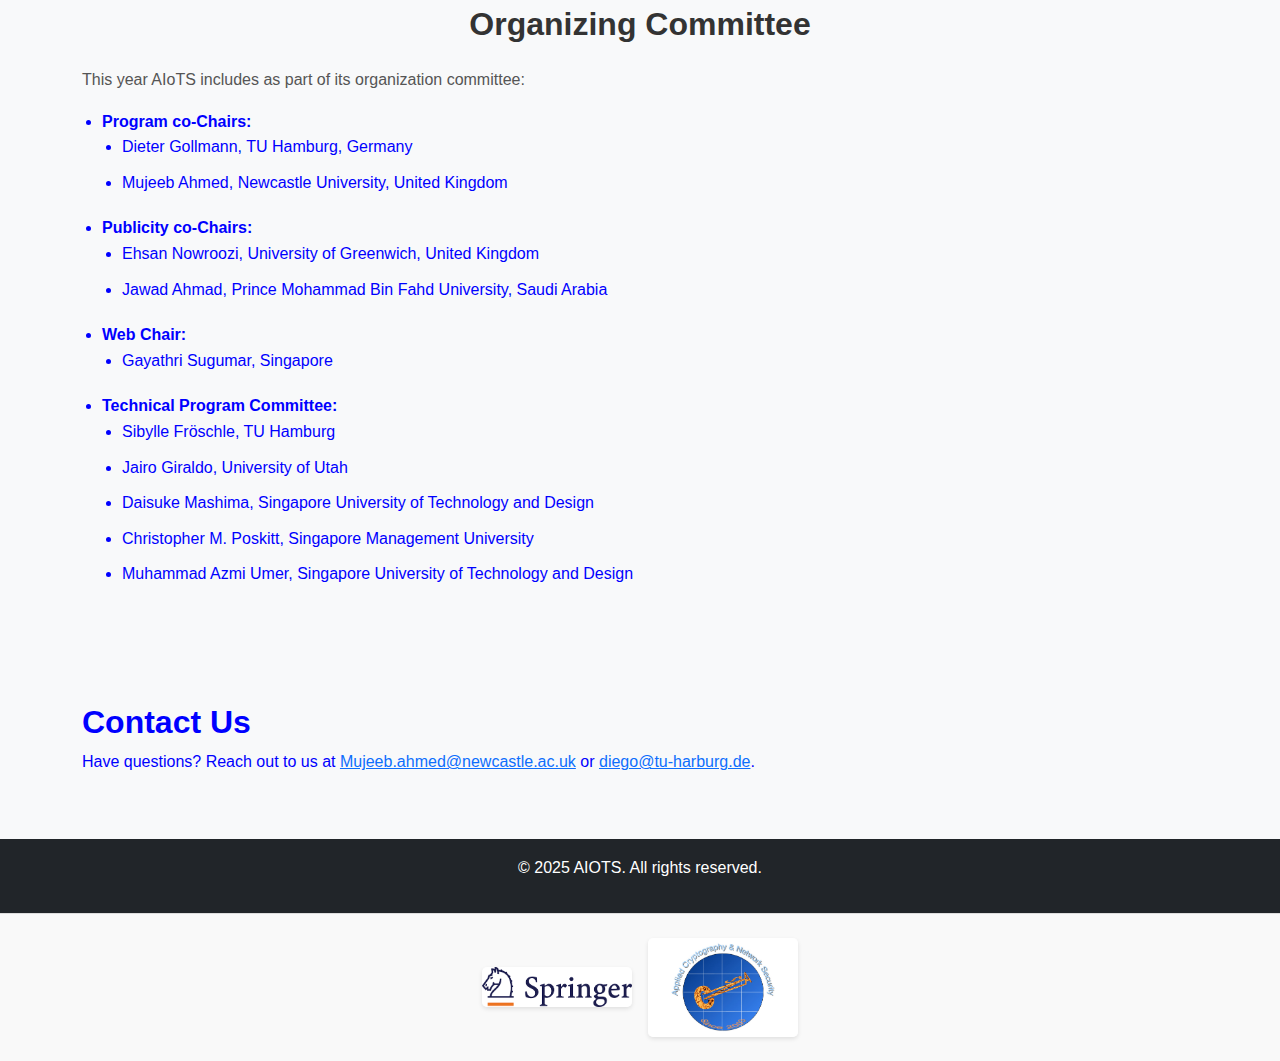
==== commit 08192498: "Update index.html" ====
--- a/index.html
+++ b/index.html
@@ -13,7 +13,7 @@
 <header class="bg-dark text-white text-center py-5" id="home">
         <div class="container">
             <h1>AIOTS 2025</h1>
-            <p class="lead" style="font-size: 1.5em"><font color="blue"> <b> International Workshop on  +            <p class="lead" style="font-size: 1.5em"><font color="black">7</font><sup><font color="black">th</font></sup><font color="black"> <b> International Workshop on   Artificial Intelligence and IoT Security (AIoTS)</b></font></p>
             <p class="lead"> <font color="black"> Munich, Germany | 23th-26th June, 2025 </font> </p>
             <p class="text-white" style="font-size: 1em; margin-top: 5px;"><font color="black"> In Conjunction with the 23rd International Conference on Applied Cryptography and Network Security </font></p>
@@ -62,8 +62,8 @@
 <section id="important-dates" class="py-5">
     <div class="container">
         <h2 class="text-center mb-4">Important Dates <a href="https://easychair.org/conferences/?conf=aiots2025" class="btn btn-primary">Submit Your Paper</a> </h2>
-      <p class="lead" style="font-size: 1.5em"><font color="black">7</font><sup><font color="black">th</font></sup> <font color="black"> <b>
-         Date for workshop: June 26, 2025 (Thursday) </b><font> </p>
+      <p class="lead" style="font-size: 1.5em"> <font color="blue"> <b><strong>
+         Date for workshop: June 26, 2025 (Thursday) </strong> </b><font> </p>
         
         <div class="row justify-content-center">
             <!-- Paper Submission Dates -->
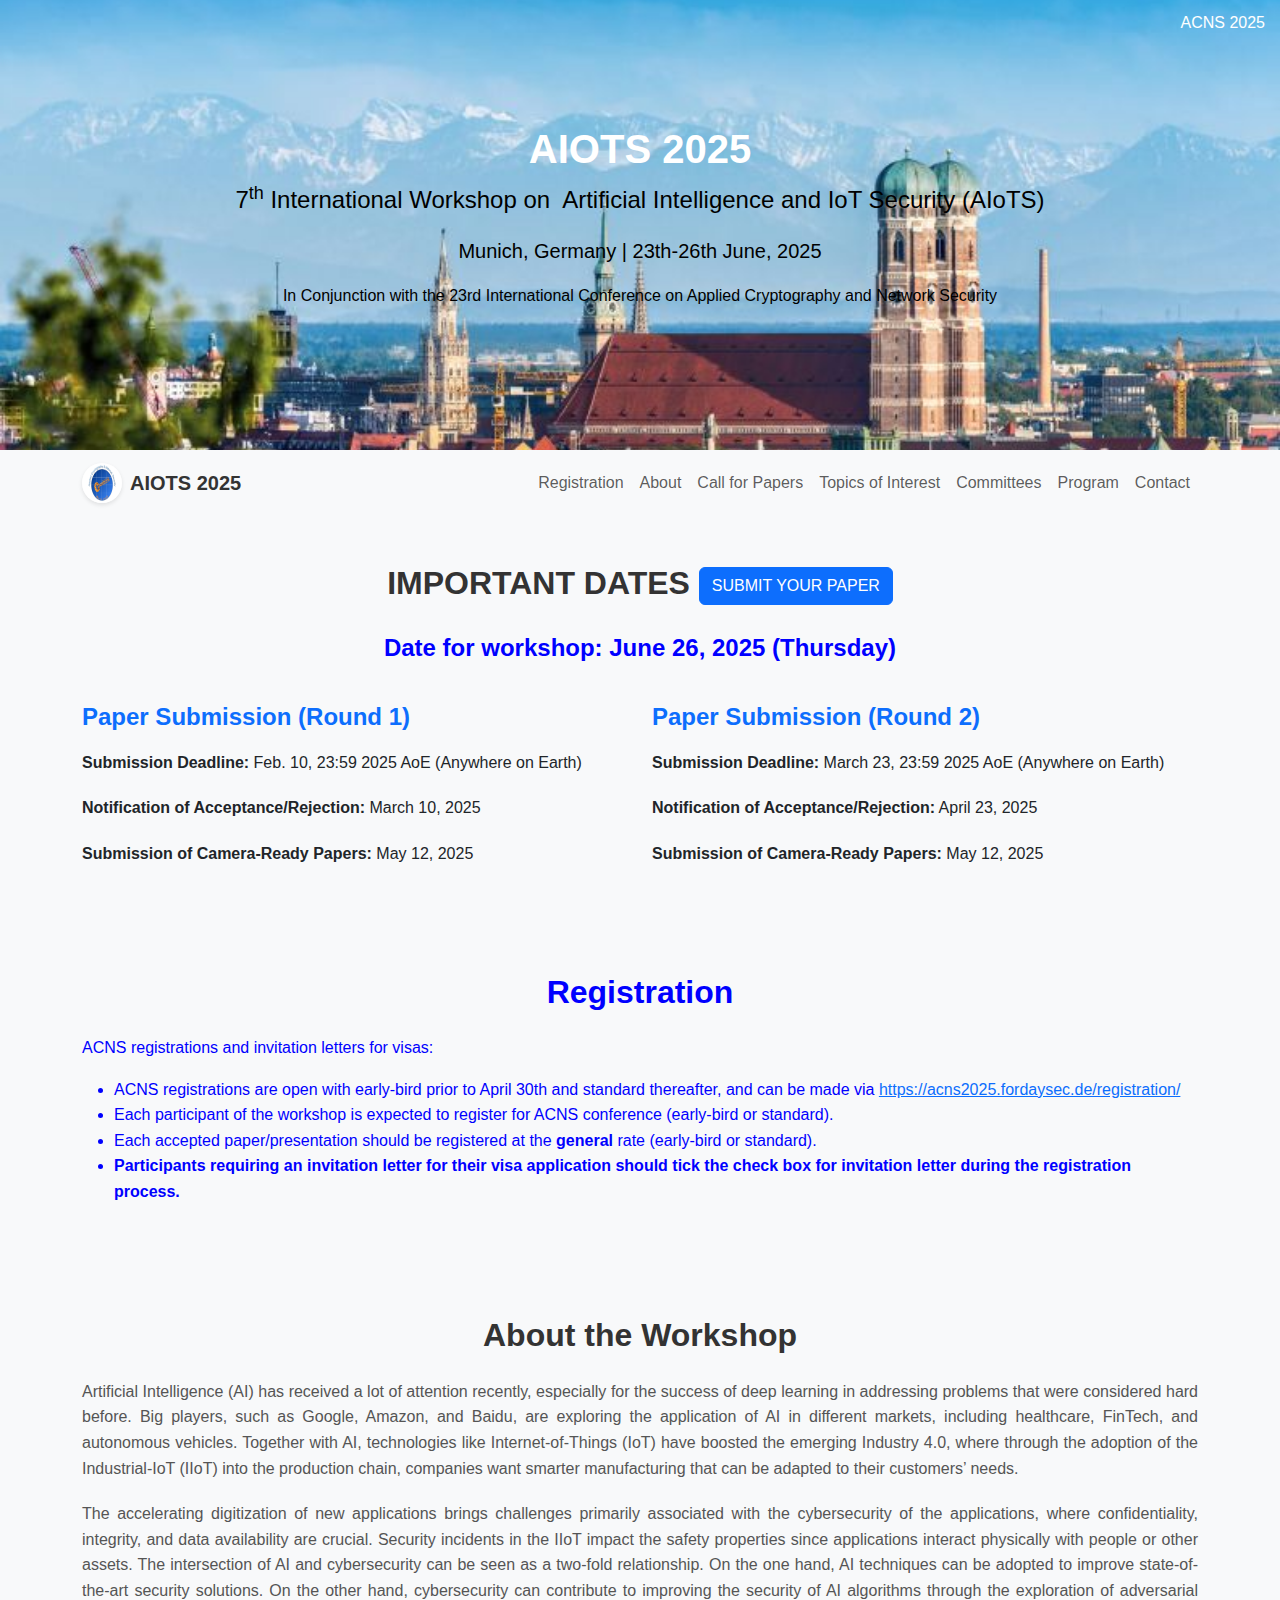
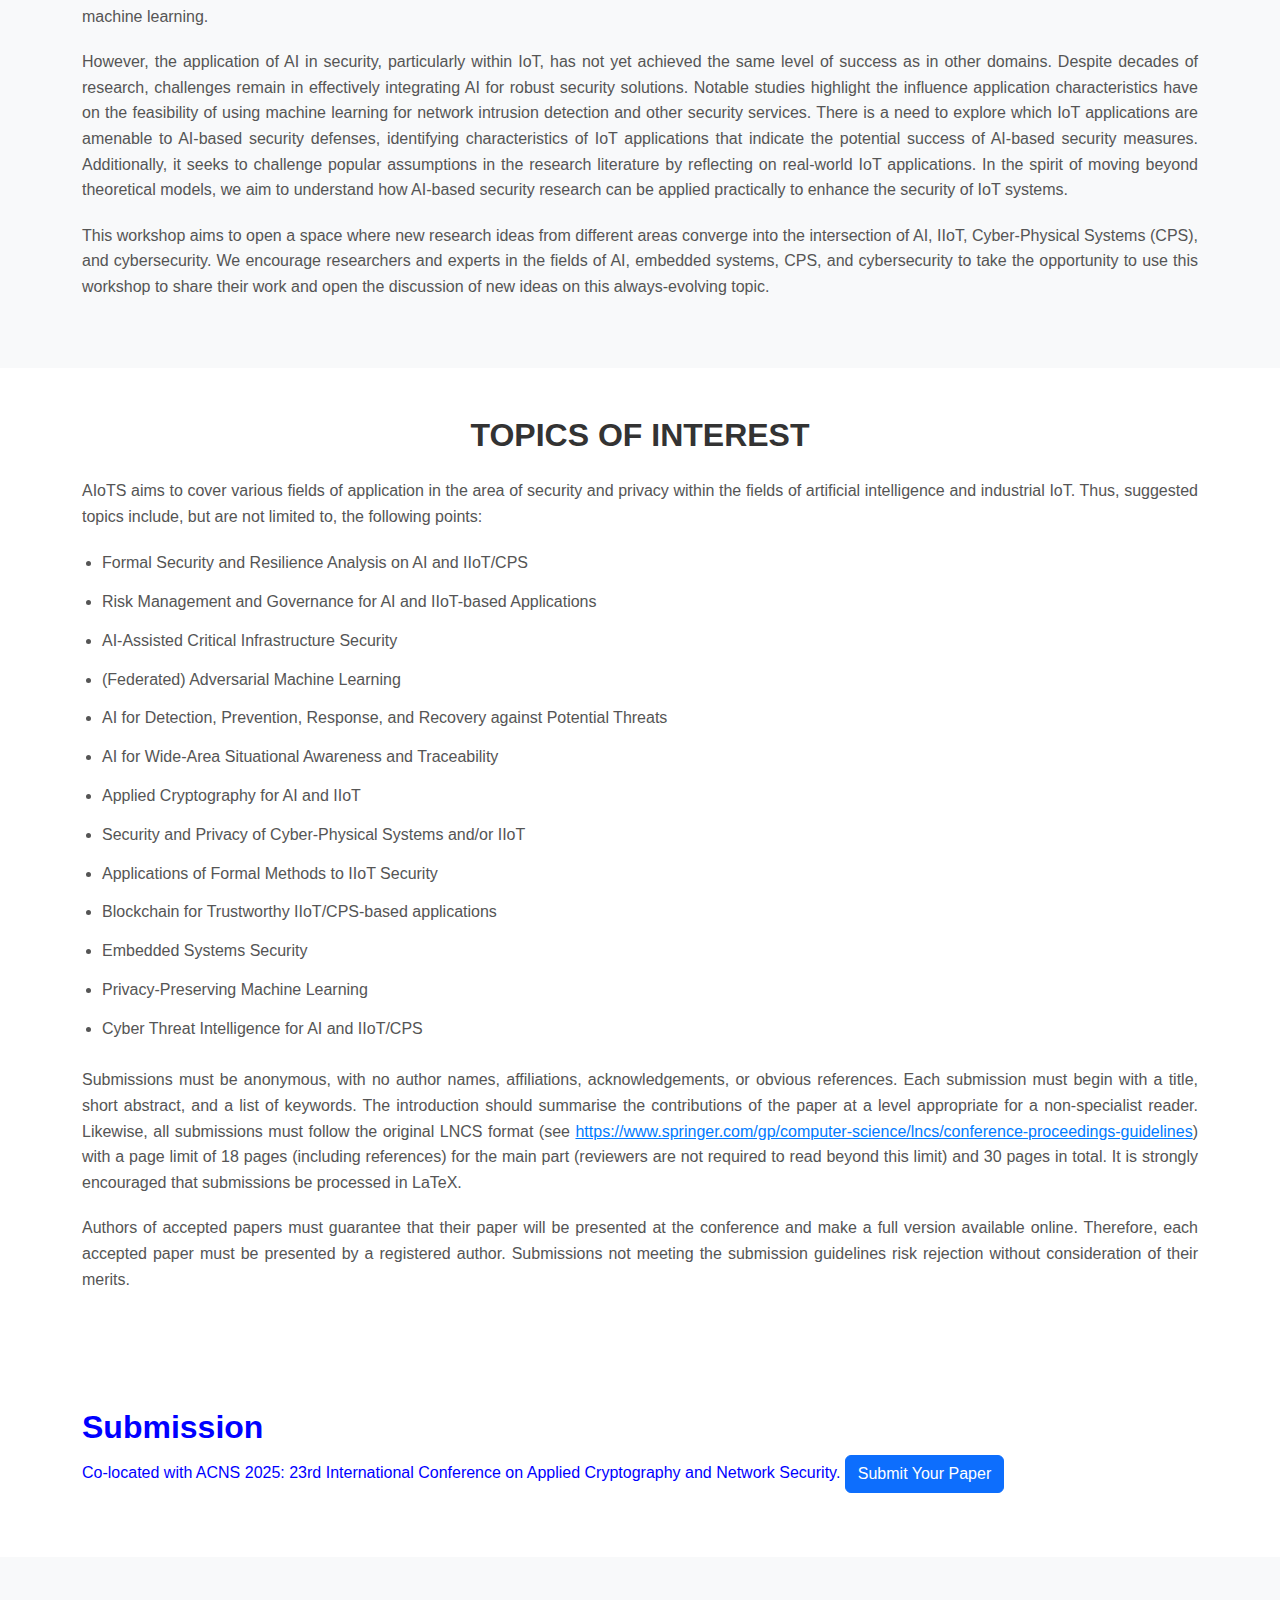
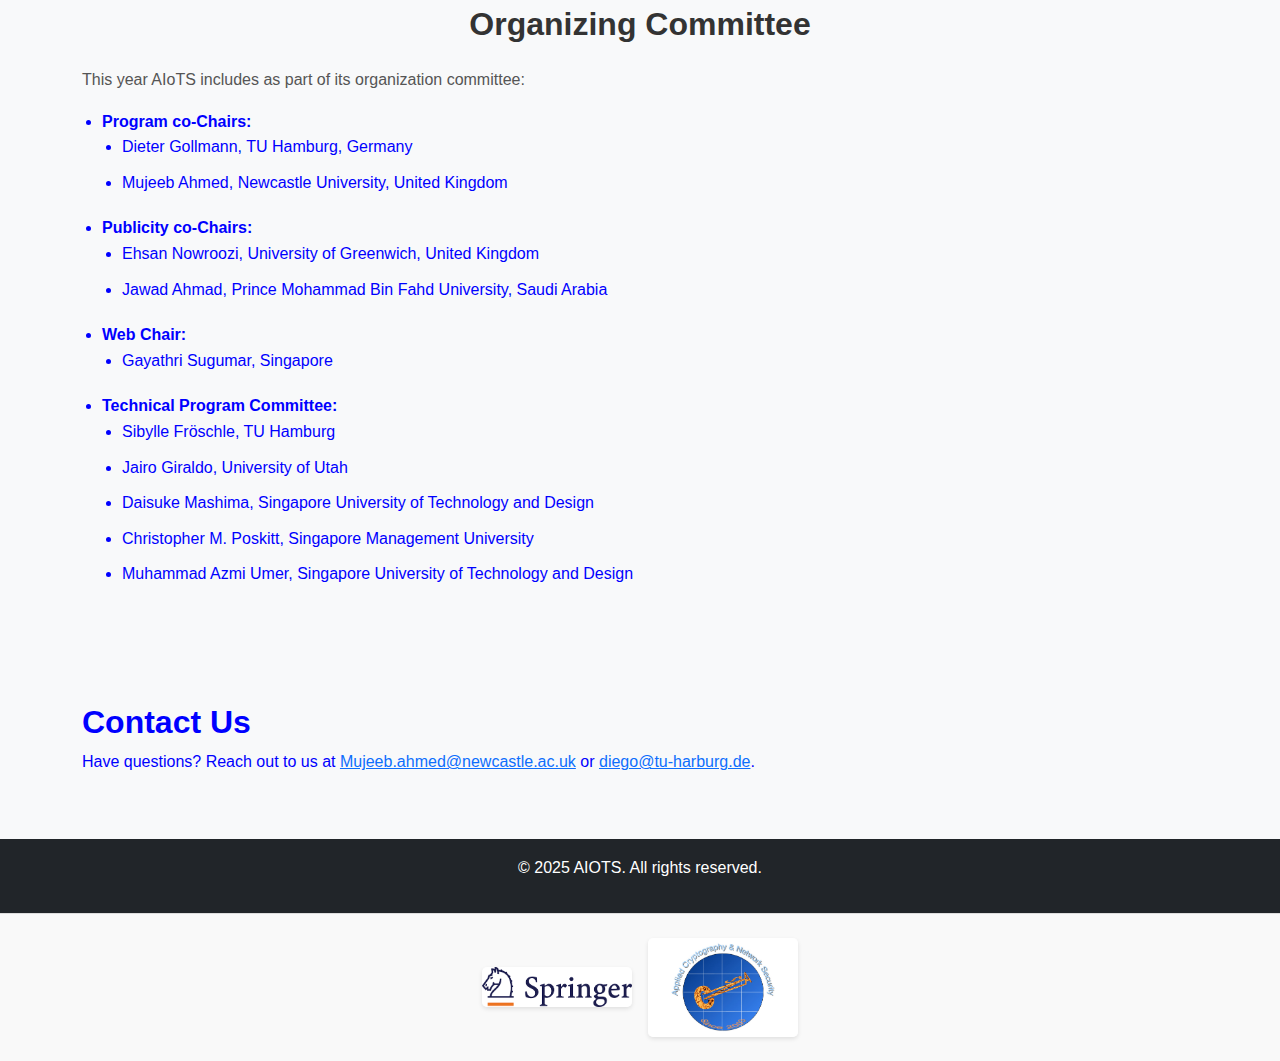
==== commit fab83df2: "Update index.html" ====
--- a/index.html
+++ b/index.html
@@ -62,7 +62,7 @@
 <section id="important-dates" class="py-5">
     <div class="container">
         <h2 class="text-center mb-4">Important Dates <a href="https://easychair.org/conferences/?conf=aiots2025" class="btn btn-primary">Submit Your Paper</a> </h2>
-      <p class="lead" style="font-size: 1.5em"> <font color="blue"> <b><strong>
+      <p class="text-center lead" style="font-size: 1.5em"> <font color="blue"> <b><strong>
          Date for workshop: June 26, 2025 (Thursday) </strong> </b><font> </p>
         
         <div class="row justify-content-center">
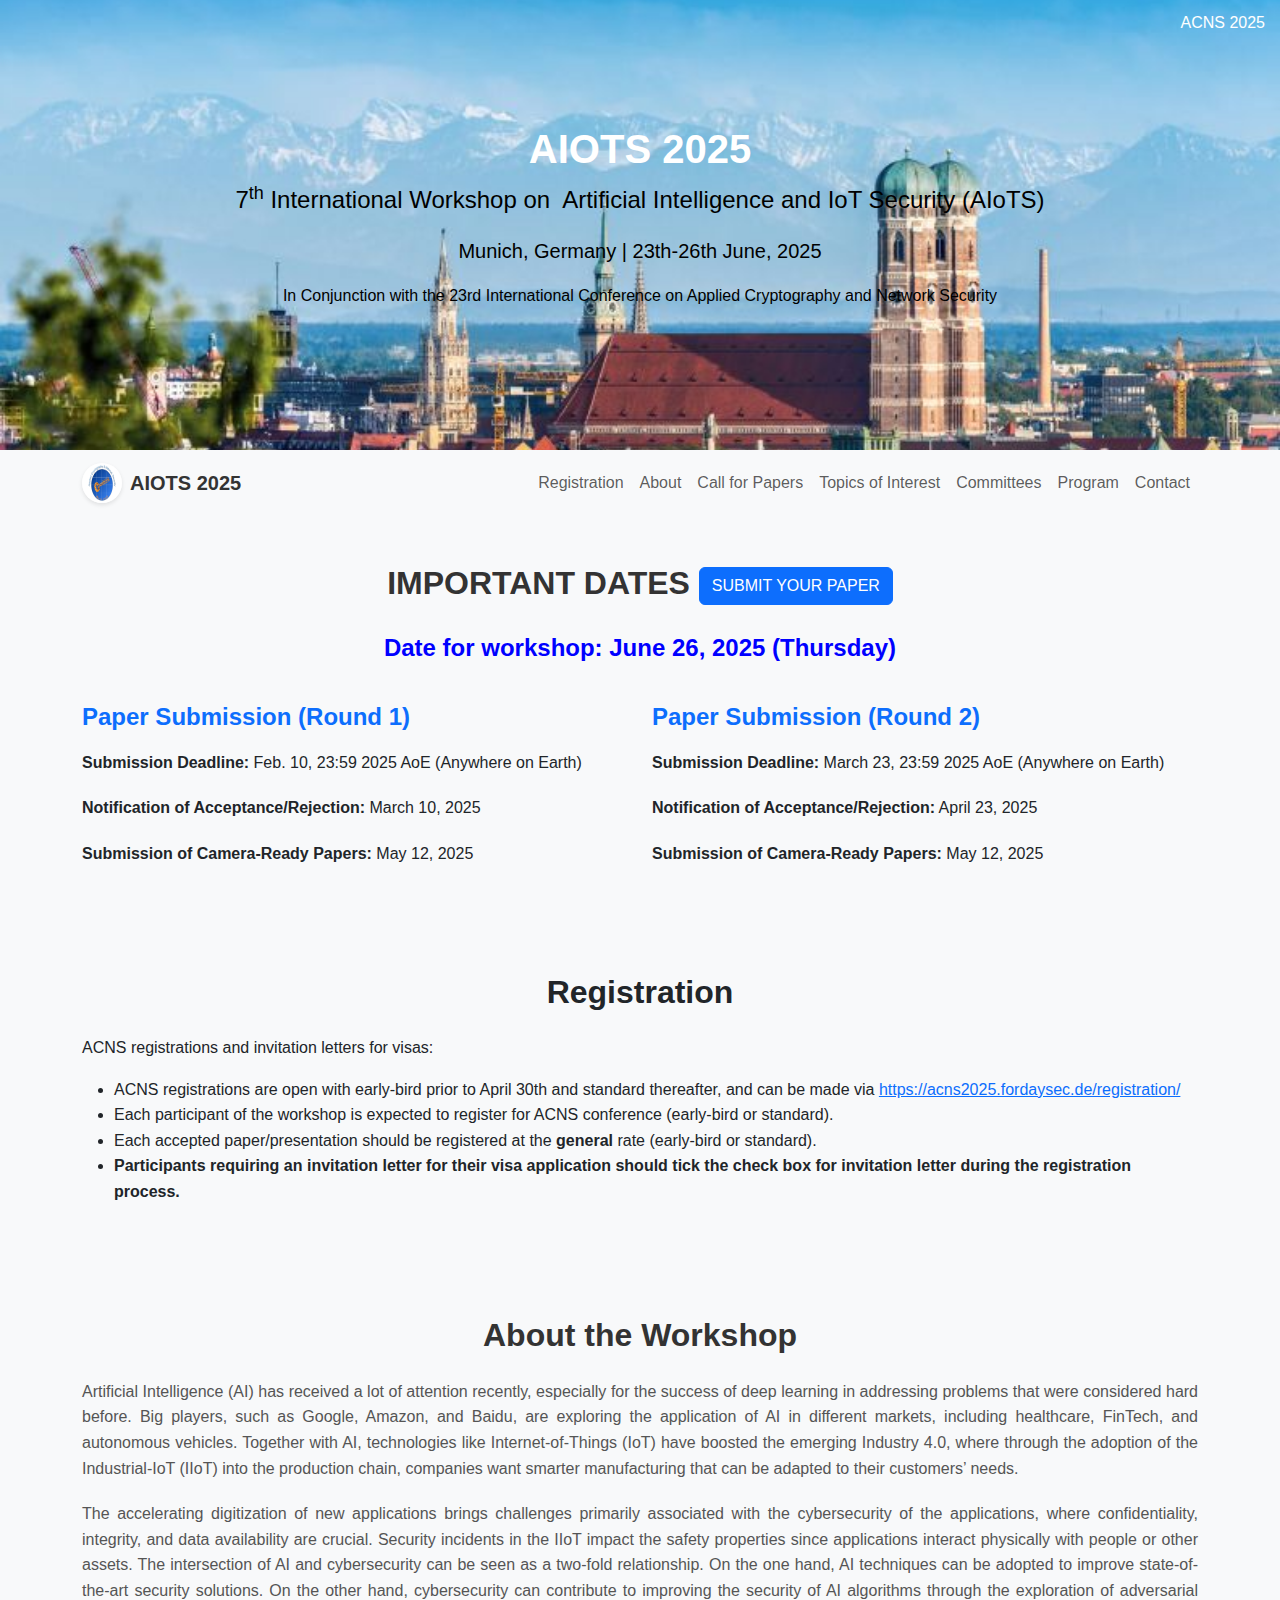
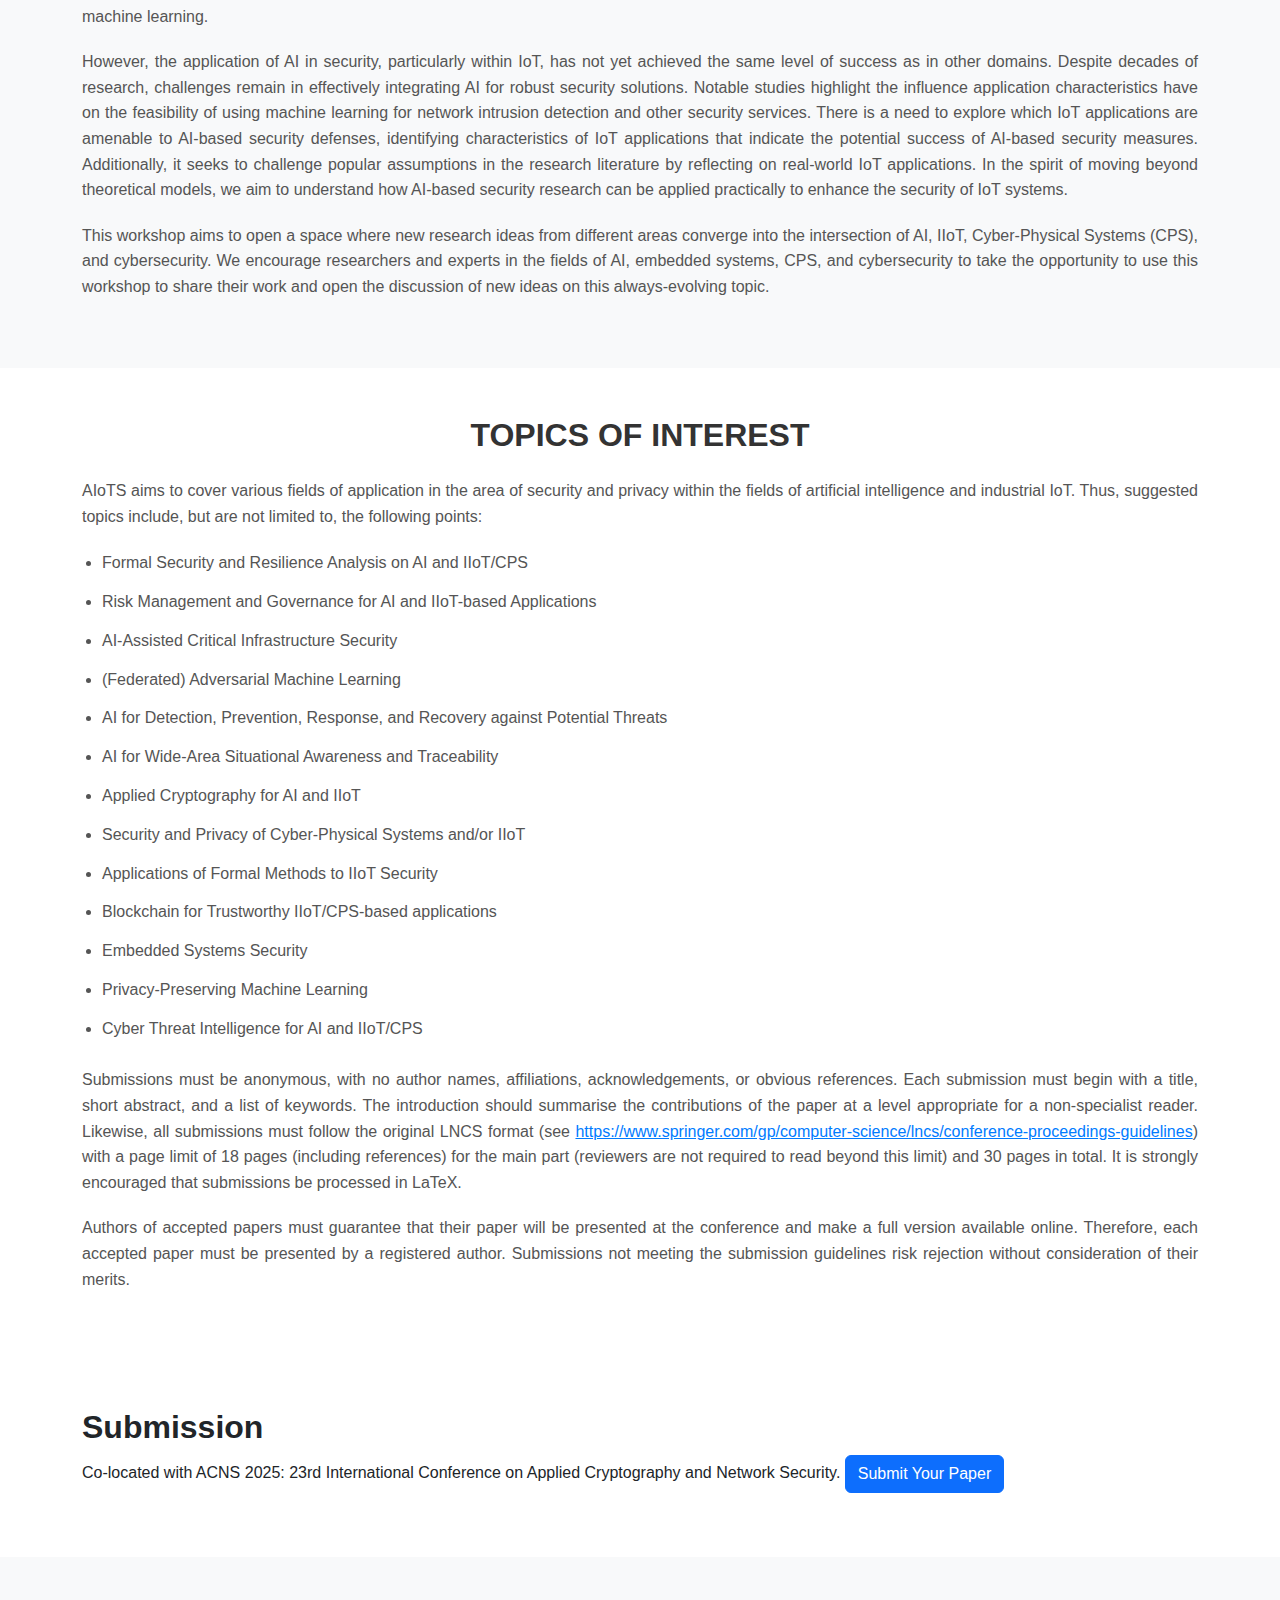
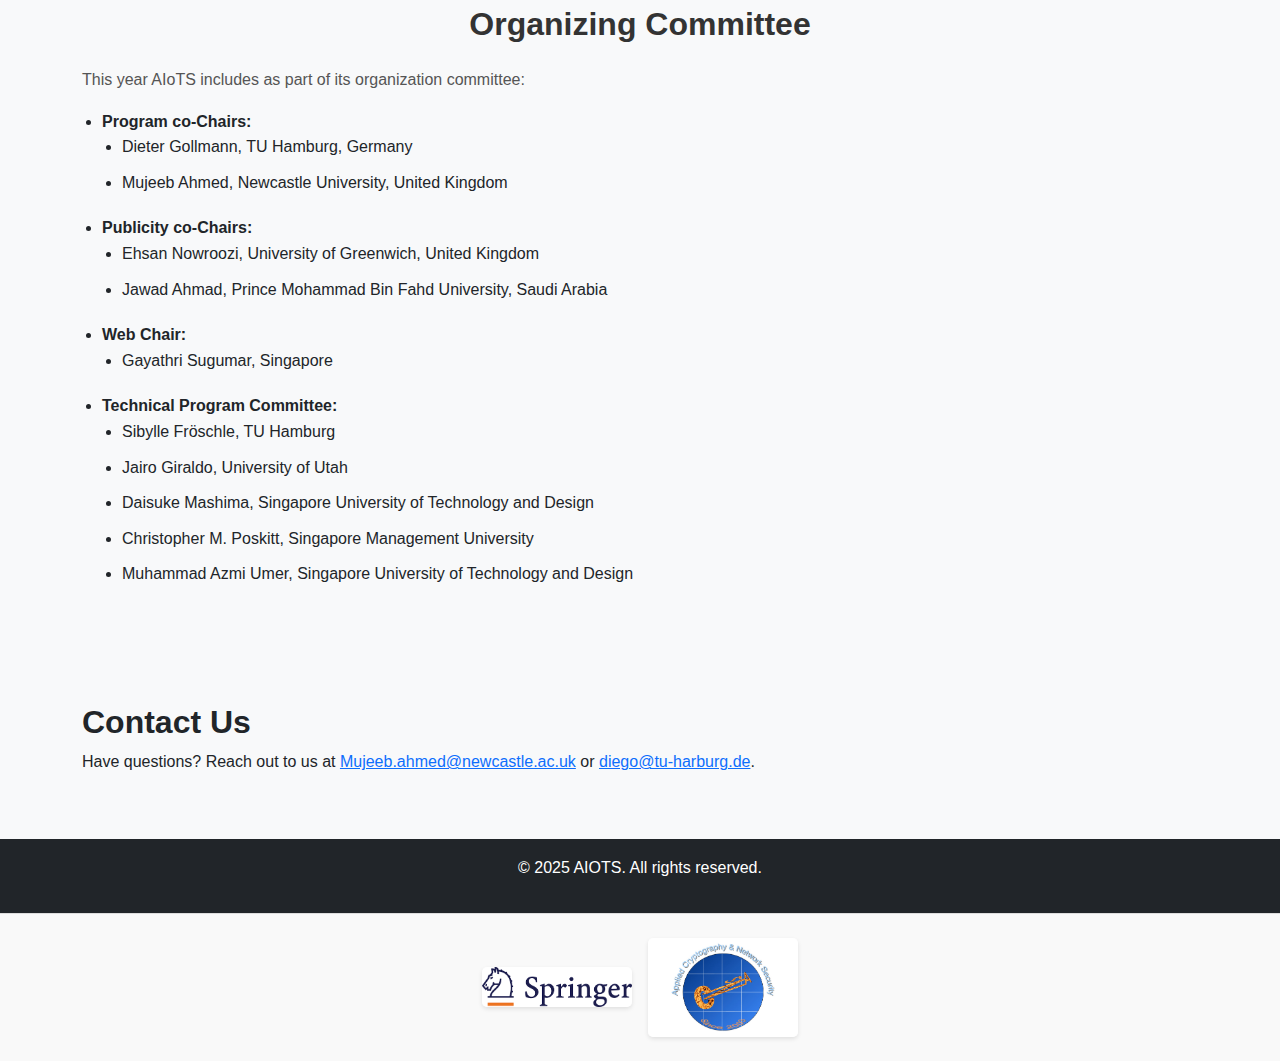
==== commit 4c64338e: "Update index.html" ====
--- a/index.html
+++ b/index.html
@@ -63,7 +63,7 @@
     <div class="container">
         <h2 class="text-center mb-4">Important Dates <a href="https://easychair.org/conferences/?conf=aiots2025" class="btn btn-primary">Submit Your Paper</a> </h2>
       <p class="text-center lead" style="font-size: 1.5em"> <font color="blue"> <b><strong>
-         Date for workshop: June 26, 2025 (Thursday) </strong> </b><font> </p>
+         Date for workshop: June 26, 2025 (Thursday) </strong> </b></font> </p>
         
         <div class="row justify-content-center">
             <!-- Paper Submission Dates -->
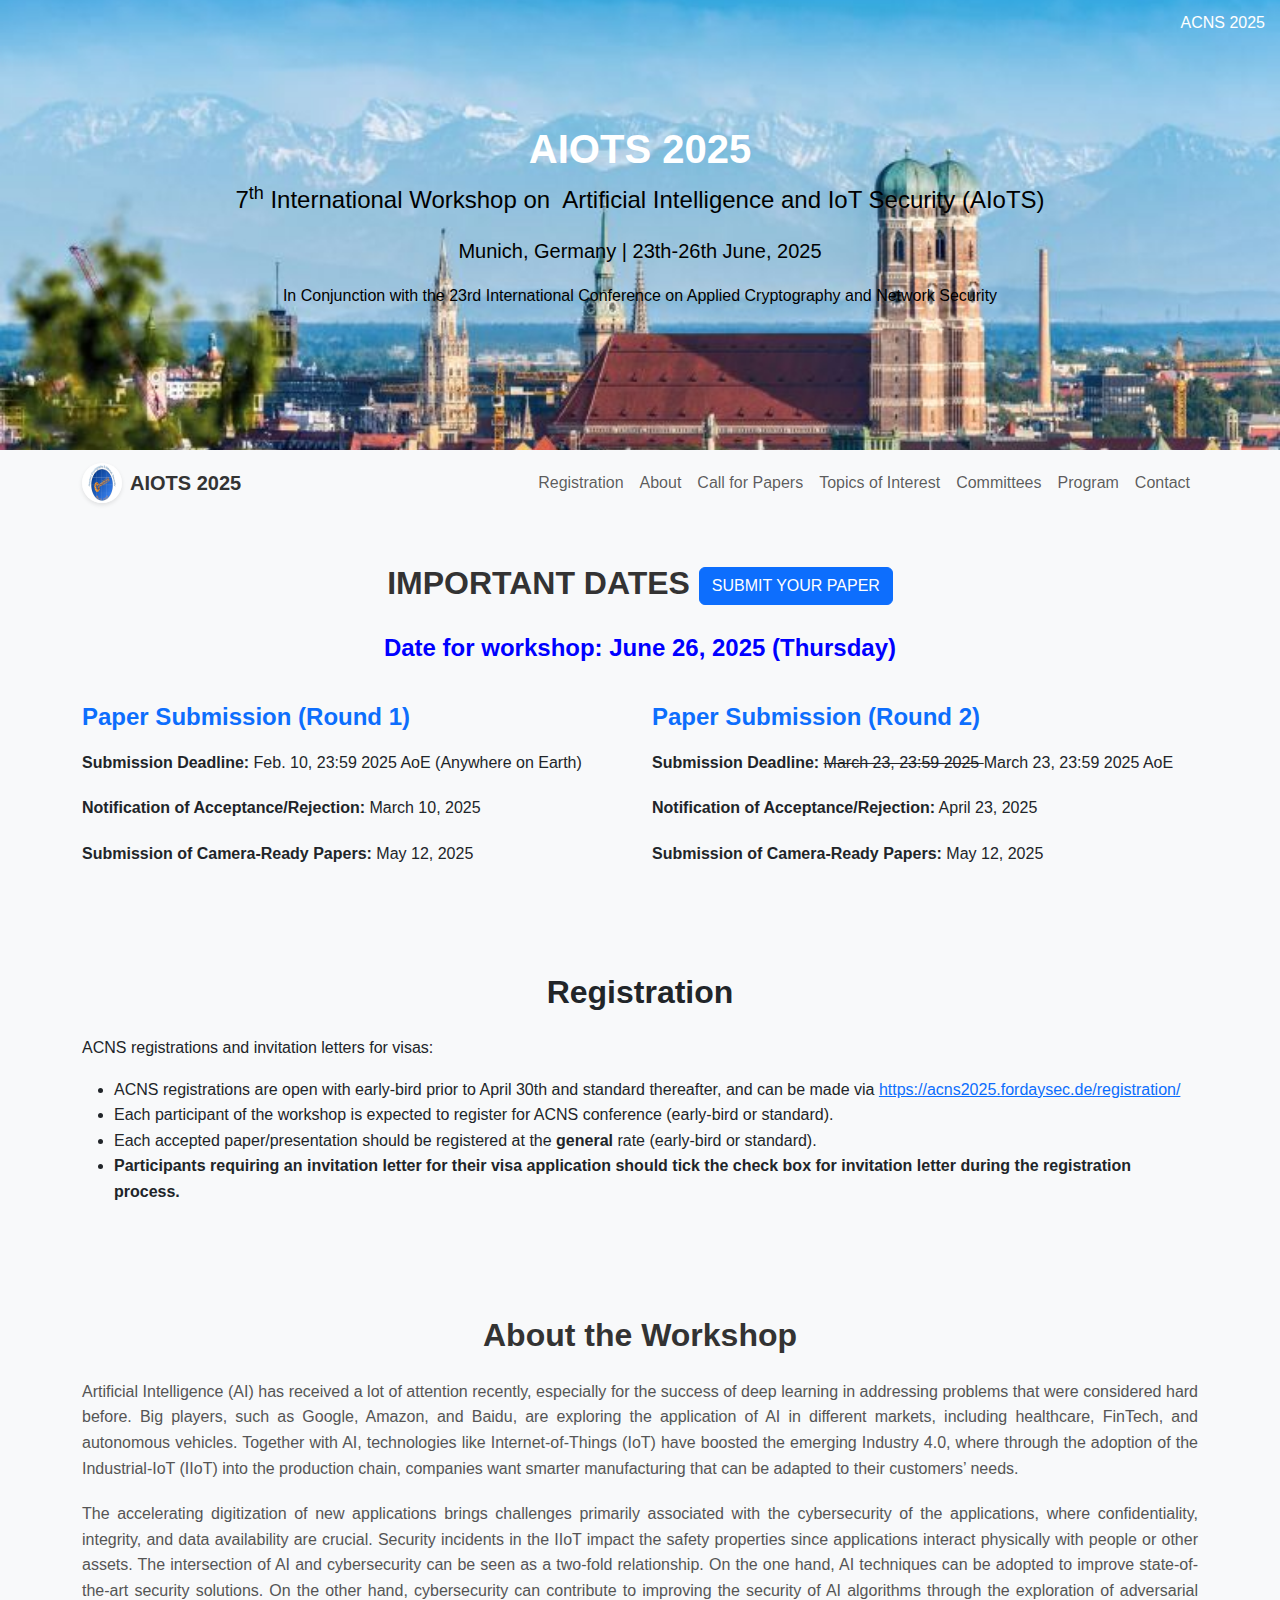
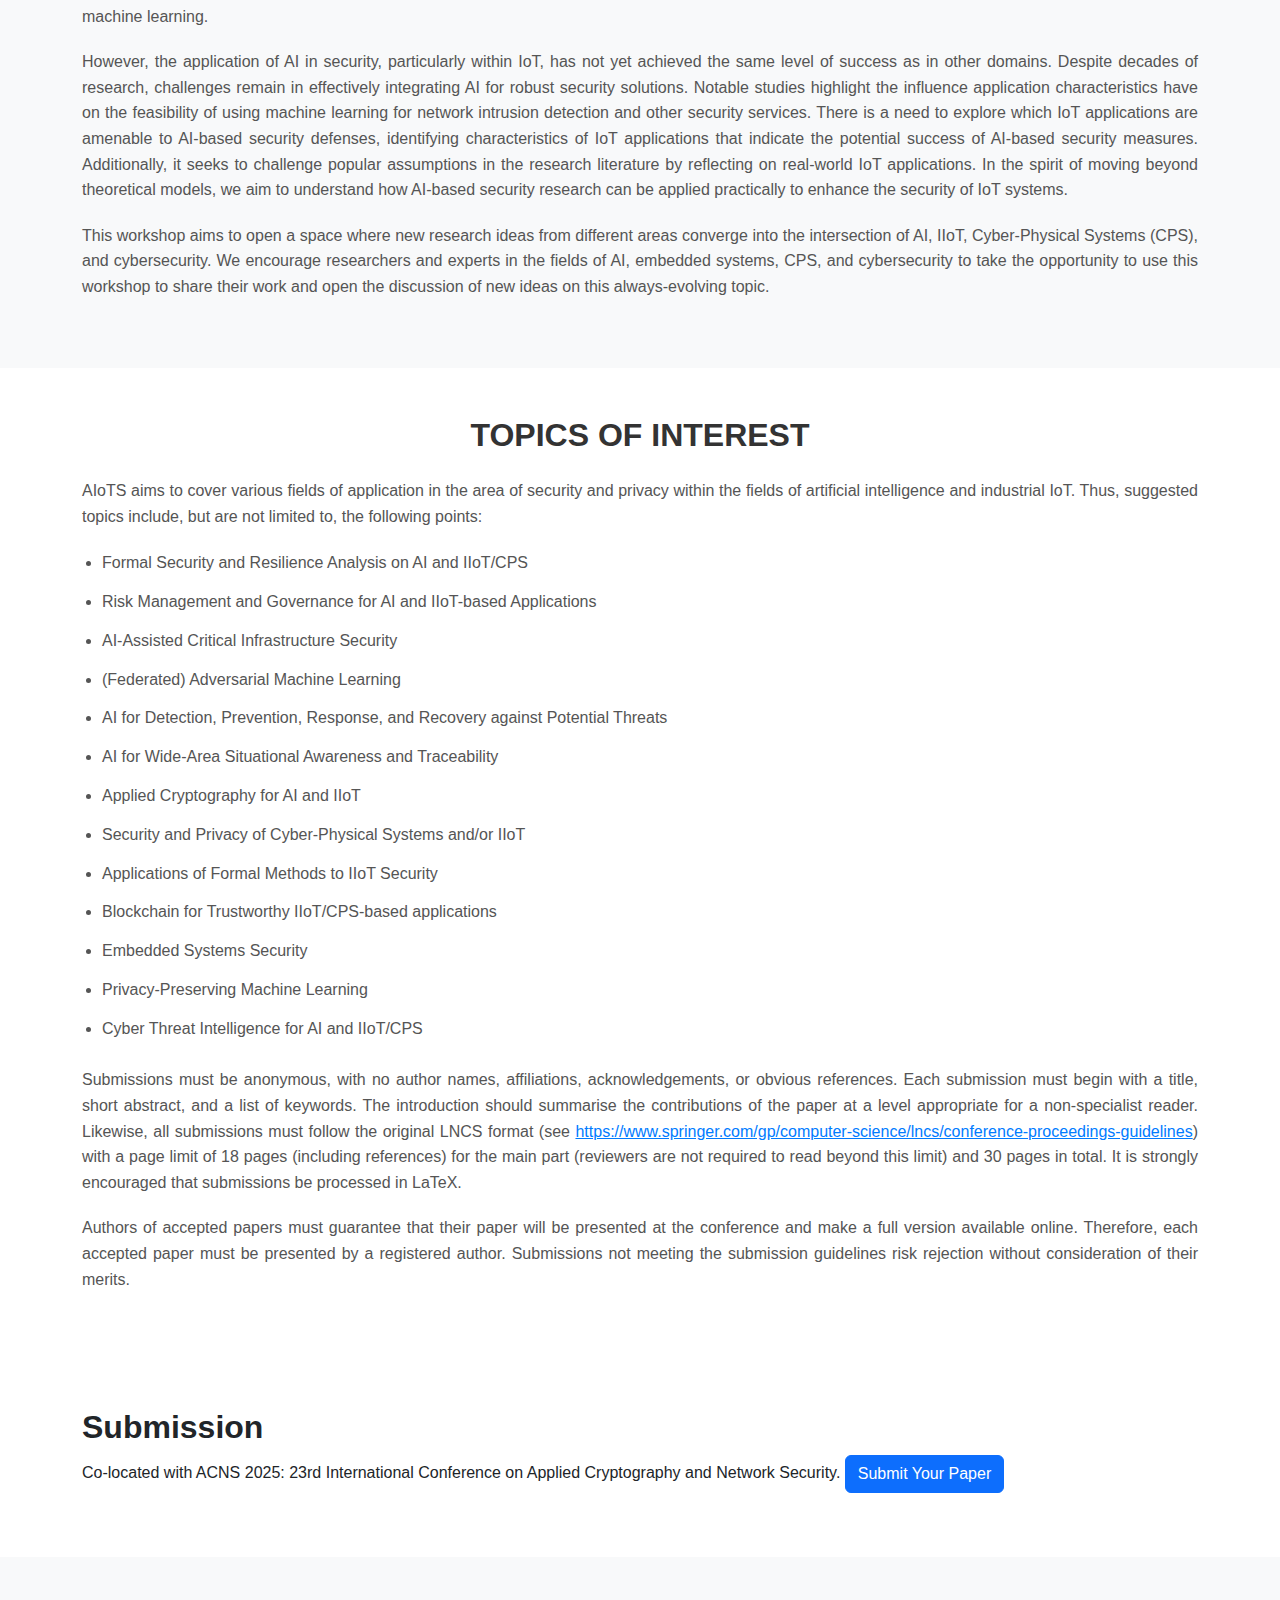
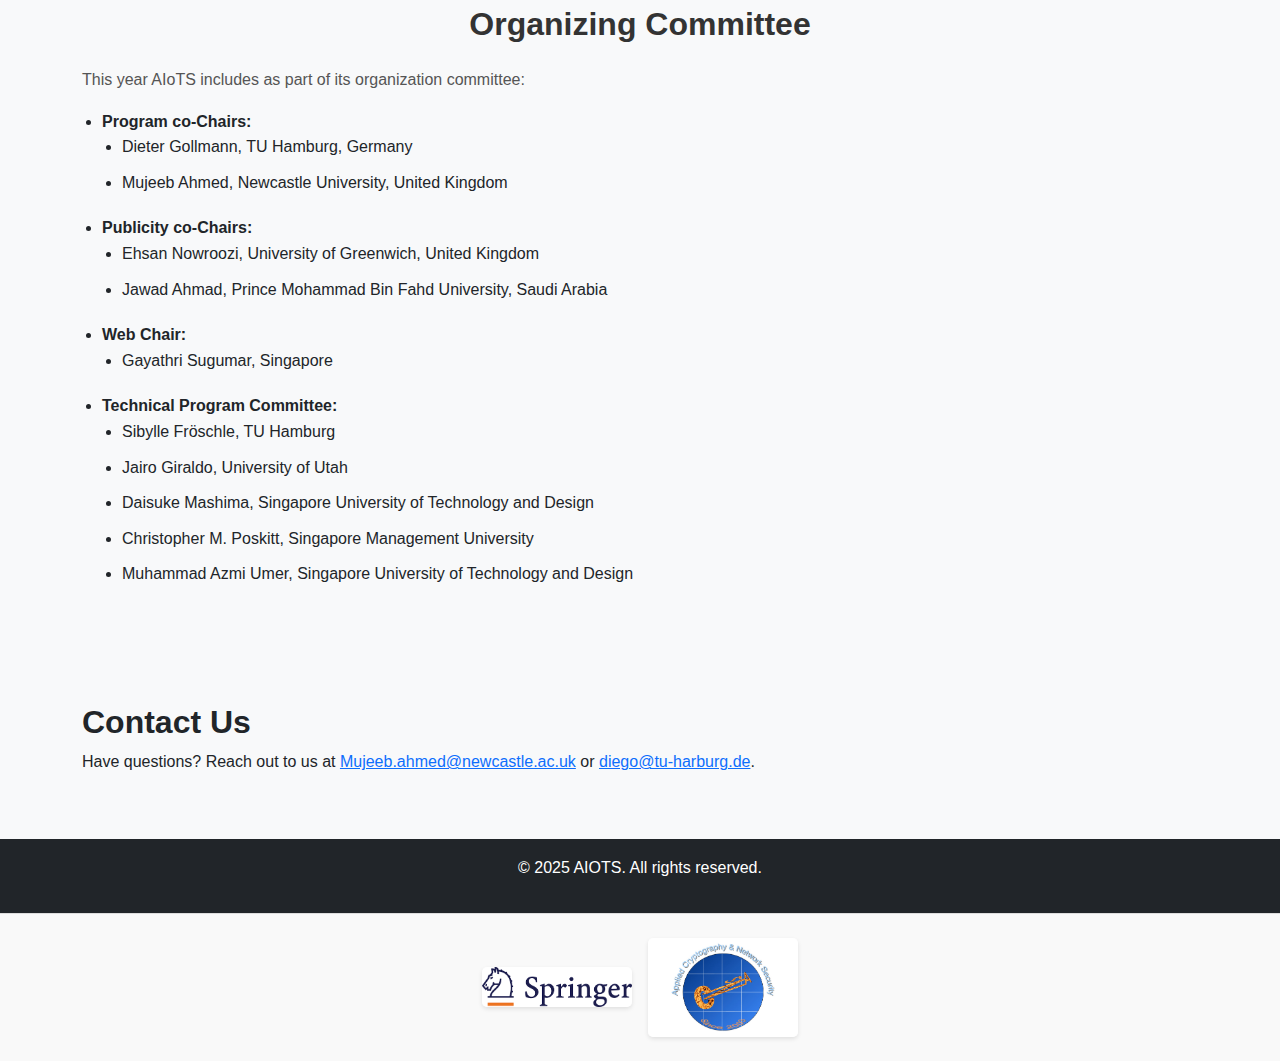
==== commit ab4ccb9d: "Update index.html" ====
--- a/index.html
+++ b/index.html
@@ -87,7 +87,7 @@
                 <h4 class="text-primary">Paper Submission (Round 2)</h4>
                 <ul class="list-group list-group-flush">
                     <li class="list-group-item bg-transparent">
-                        <strong>Submission Deadline:</strong> March 23, 23:59 2025 AoE (Anywhere on Earth)
+                        <strong>Submission Deadline:</strong> <s>March 23, 23:59 2025 </s> March 23, 23:59 2025 AoE 
                     </li>
                     <li class="list-group-item bg-transparent">
                         <strong>Notification of Acceptance/Rejection:</strong> April 23, 2025
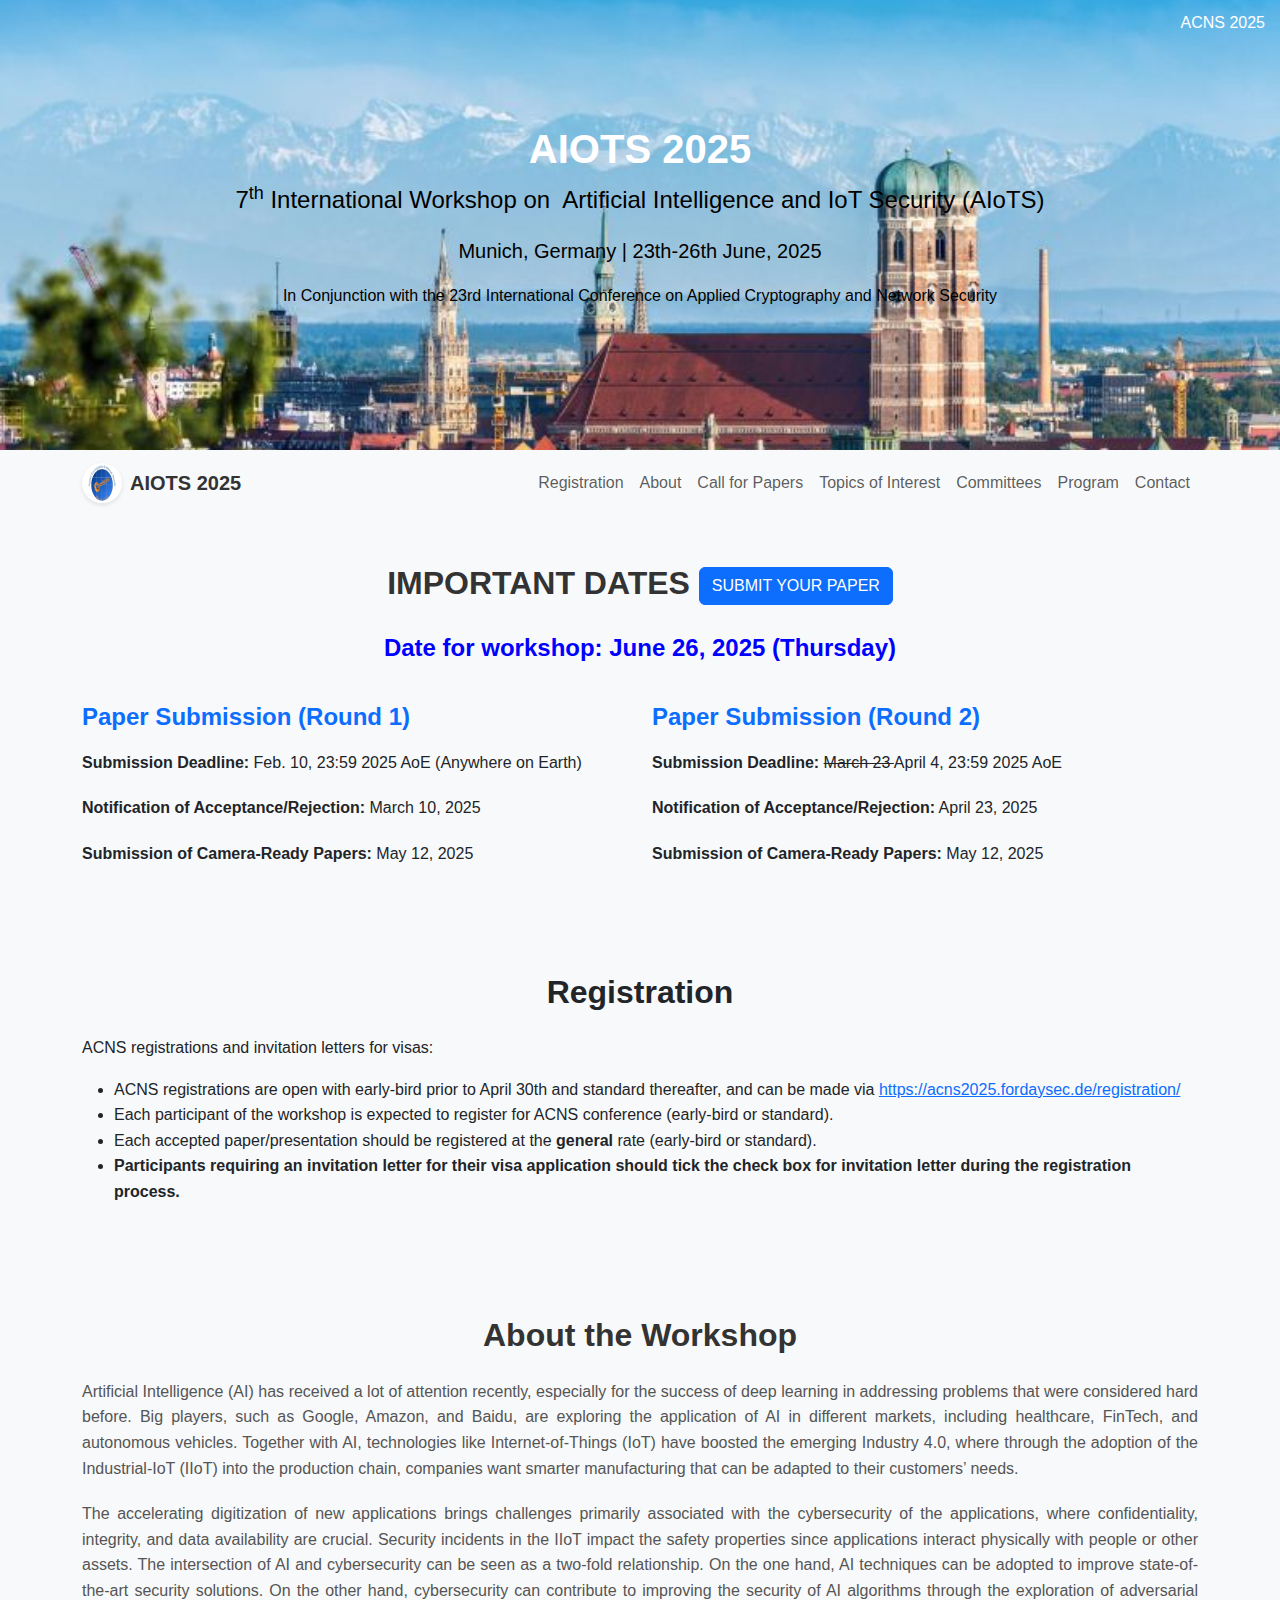
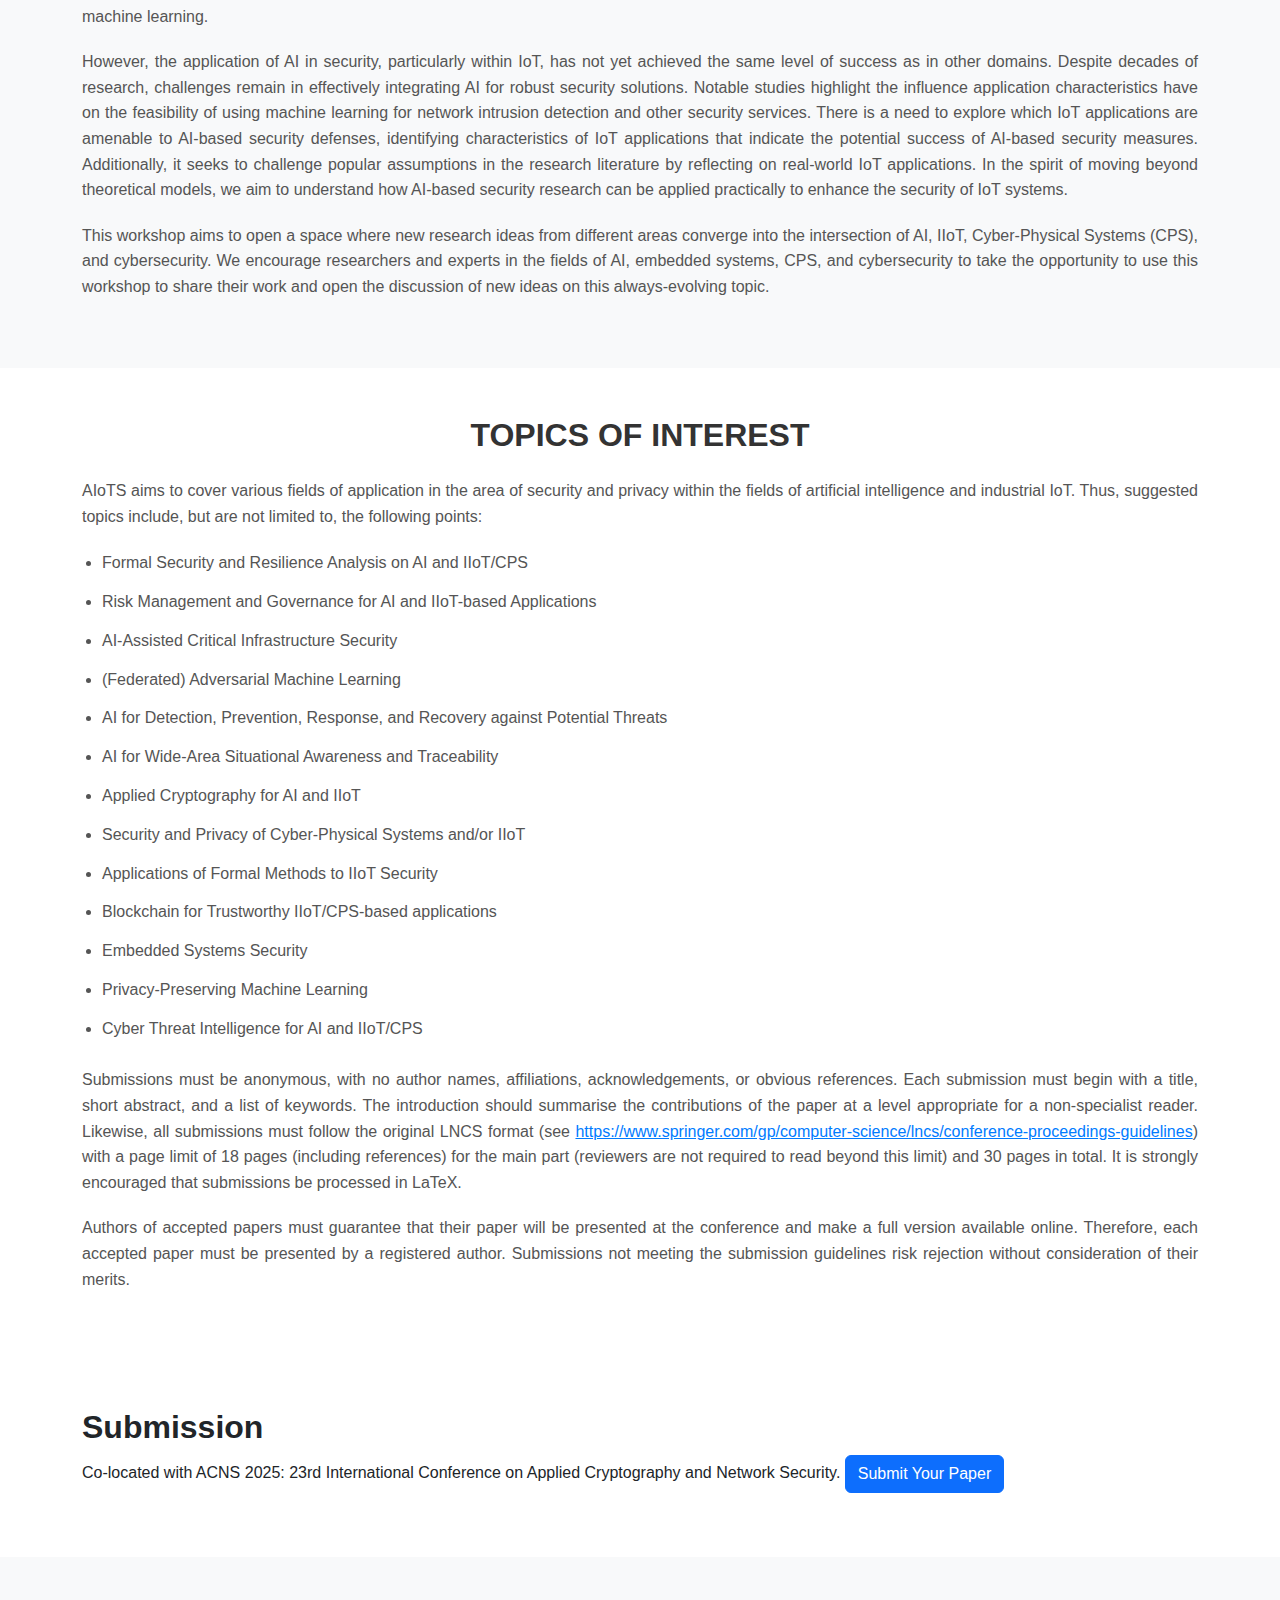
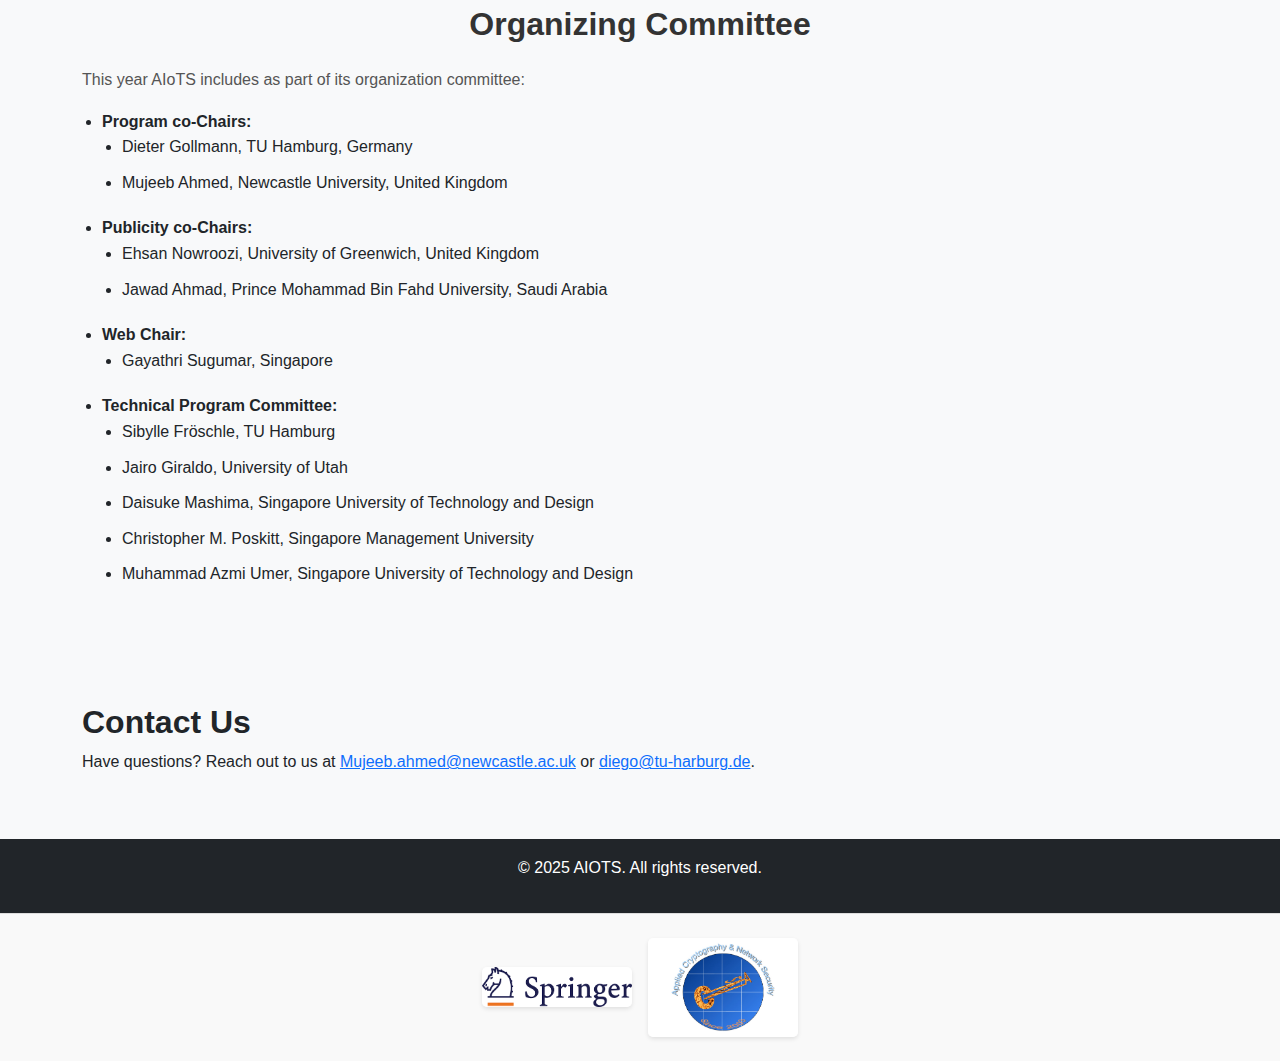
==== commit 33341fa6: "Update index.html" ====
--- a/index.html
+++ b/index.html
@@ -87,7 +87,7 @@
                 <h4 class="text-primary">Paper Submission (Round 2)</h4>
                 <ul class="list-group list-group-flush">
                     <li class="list-group-item bg-transparent">
-                        <strong>Submission Deadline:</strong> <s>March 23, 23:59 2025 </s> March 23, 23:59 2025 AoE 
+                        <strong>Submission Deadline:</strong> <s>March 23 </s> April 4, 23:59 2025 AoE 
                     </li>
                     <li class="list-group-item bg-transparent">
                         <strong>Notification of Acceptance/Rejection:</strong> April 23, 2025
